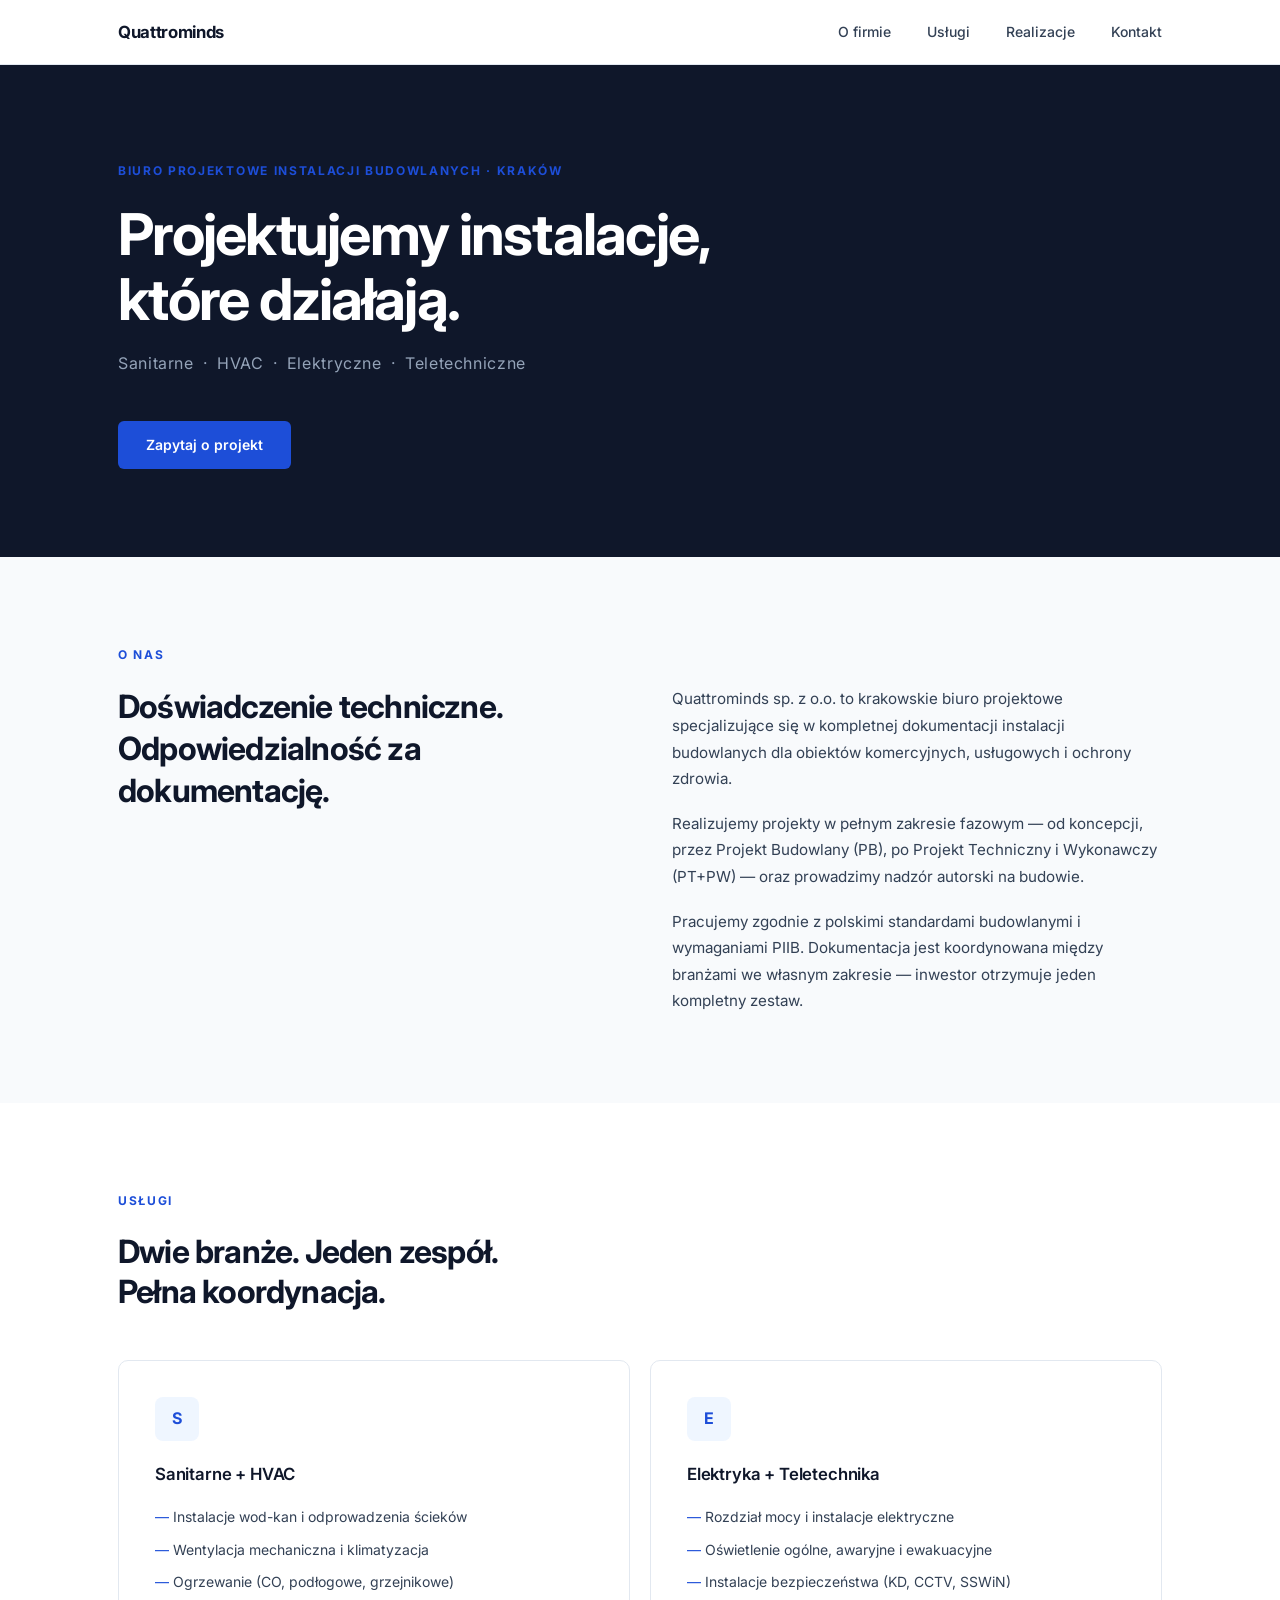
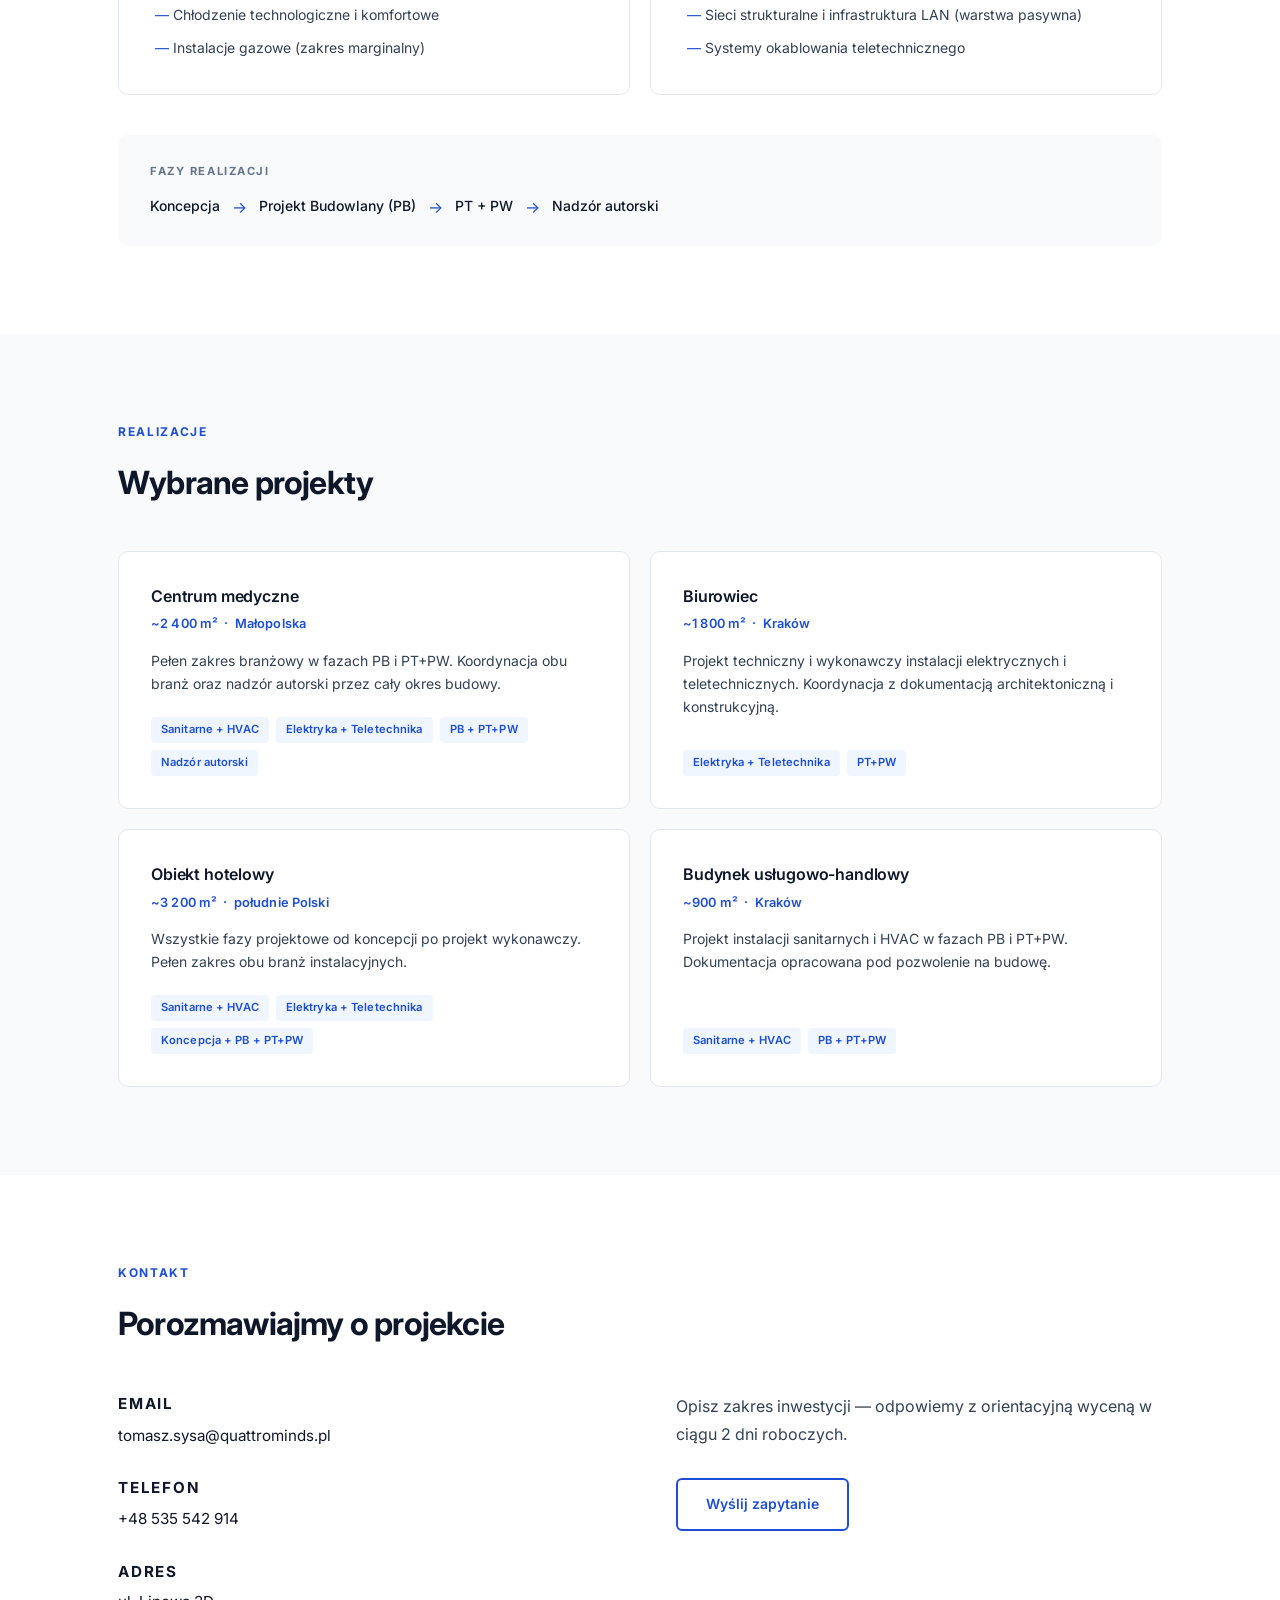
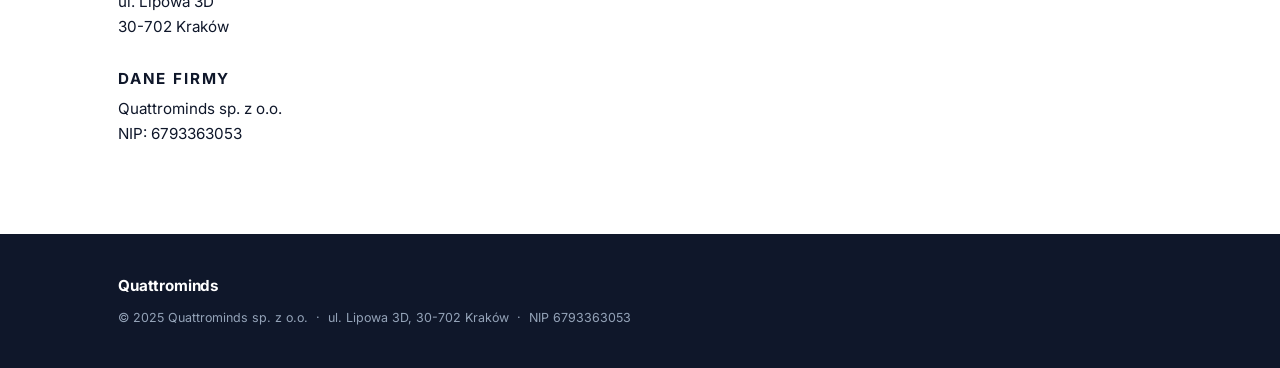
==== index.html @ 7366de7d "Pierwsza wersja strony quattrominds.pl" ====
<!DOCTYPE html>
<html lang="pl">
<head>
  <meta charset="UTF-8">
  <meta name="viewport" content="width=device-width, initial-scale=1.0">
  <title>Quattrominds – Projektowanie instalacji budowlanych</title>
  <meta name="description" content="Quattrominds sp. z o.o. – biuro projektowe specjalizujące się w projektowaniu instalacji budowlanych: sanitarnych, HVAC, elektrycznych i teletechnicznych. Kraków.">
  <link rel="preconnect" href="https://fonts.googleapis.com">
  <link rel="preconnect" href="https://fonts.gstatic.com" crossorigin>
  <link href="https://fonts.googleapis.com/css2?family=Inter:wght@300;400;500;600;700&display=swap" rel="stylesheet">
  <link rel="stylesheet" href="style.css">
</head>
<body>

  <!-- NAWIGACJA -->
  <nav>
    <div class="container nav-inner">
      <a href="#" class="logo">Quattrominds</a>
      <ul class="nav-links">
        <li><a href="#o-firmie">O firmie</a></li>
        <li><a href="#uslugi">Usługi</a></li>
        <li><a href="#realizacje">Realizacje</a></li>
        <li><a href="#kontakt">Kontakt</a></li>
      </ul>
    </div>
  </nav>

  <!-- HERO -->
  <section id="hero">
    <div class="container">
      <p class="eyebrow">Biuro projektowe instalacji budowlanych · Kraków</p>
      <h1>Projektujemy instalacje,<br>które działają.</h1>
      <p class="hero-sub">Sanitarne &nbsp;·&nbsp; HVAC &nbsp;·&nbsp; Elektryczne &nbsp;·&nbsp; Teletechniczne</p>
      <a href="#kontakt" class="btn">Zapytaj o projekt</a>
    </div>
  </section>

  <!-- O FIRMIE -->
  <section id="o-firmie">
    <div class="container">
      <p class="section-eyebrow">O nas</p>
      <div class="two-col">
        <div>
          <h2>Doświadczenie techniczne.<br>Odpowiedzialność za dokumentację.</h2>
        </div>
        <div class="two-col-body">
          <p>Quattrominds sp. z o.o. to krakowskie biuro projektowe specjalizujące się w kompletnej dokumentacji instalacji budowlanych dla obiektów komercyjnych, usługowych i ochrony zdrowia.</p>
          <p>Realizujemy projekty w pełnym zakresie fazowym — od koncepcji, przez Projekt Budowlany (PB), po Projekt Techniczny i Wykonawczy (PT+PW) — oraz prowadzimy nadzór autorski na budowie.</p>
          <p>Pracujemy zgodnie z polskimi standardami budowlanymi i wymaganiami PIIB. Dokumentacja jest koordynowana między branżami we własnym zakresie — inwestor otrzymuje jeden kompletny zestaw.</p>
        </div>
      </div>
    </div>
  </section>

  <!-- USŁUGI -->
  <section id="uslugi">
    <div class="container">
      <p class="section-eyebrow">Usługi</p>
      <h2 class="section-title">Dwie branże. Jeden zespół.<br>Pełna koordynacja.</h2>
      <div class="services-grid">
        <div class="service-card">
          <div class="service-icon">S</div>
          <h3>Sanitarne + HVAC</h3>
          <ul>
            <li>Instalacje wod-kan i odprowadzenia ścieków</li>
            <li>Wentylacja mechaniczna i klimatyzacja</li>
            <li>Ogrzewanie (CO, podłogowe, grzejnikowe)</li>
            <li>Chłodzenie technologiczne i komfortowe</li>
            <li>Instalacje gazowe (zakres marginalny)</li>
          </ul>
        </div>
        <div class="service-card">
          <div class="service-icon">E</div>
          <h3>Elektryka + Teletechnika</h3>
          <ul>
            <li>Rozdział mocy i instalacje elektryczne</li>
            <li>Oświetlenie ogólne, awaryjne i ewakuacyjne</li>
            <li>Instalacje bezpieczeństwa (KD, CCTV, SSWiN)</li>
            <li>Sieci strukturalne i infrastruktura LAN (warstwa pasywna)</li>
            <li>Systemy okablowania teletechnicznego</li>
          </ul>
        </div>
      </div>
      <div class="phases-bar">
        <p class="phases-label">Fazy realizacji</p>
        <div class="phases-list">
          <span class="phase">Koncepcja</span>
          <span class="arrow">→</span>
          <span class="phase">Projekt Budowlany (PB)</span>
          <span class="arrow">→</span>
          <span class="phase">PT + PW</span>
          <span class="arrow">→</span>
          <span class="phase">Nadzór autorski</span>
        </div>
      </div>
    </div>
  </section>

  <!-- REALIZACJE -->
  <section id="realizacje">
    <div class="container">
      <p class="section-eyebrow">Realizacje</p>
      <h2 class="section-title">Wybrane projekty</h2>
      <div class="projects-grid">

        <div class="project-card">
          <p class="project-type">Centrum medyczne</p>
          <p class="project-meta">~2 400 m² &nbsp;·&nbsp; Małopolska</p>
          <p class="project-desc">Pełen zakres branżowy w fazach PB i PT+PW. Koordynacja obu branż oraz nadzór autorski przez cały okres budowy.</p>
          <div class="project-tags">
            <span>Sanitarne + HVAC</span>
            <span>Elektryka + Teletechnika</span>
            <span>PB + PT+PW</span>
            <span>Nadzór autorski</span>
          </div>
        </div>

        <div class="project-card">
          <p class="project-type">Biurowiec</p>
          <p class="project-meta">~1 800 m² &nbsp;·&nbsp; Kraków</p>
          <p class="project-desc">Projekt techniczny i wykonawczy instalacji elektrycznych i teletechnicznych. Koordynacja z dokumentacją architektoniczną i konstrukcyjną.</p>
          <div class="project-tags">
            <span>Elektryka + Teletechnika</span>
            <span>PT+PW</span>
          </div>
        </div>

        <div class="project-card">
          <p class="project-type">Obiekt hotelowy</p>
          <p class="project-meta">~3 200 m² &nbsp;·&nbsp; południe Polski</p>
          <p class="project-desc">Wszystkie fazy projektowe od koncepcji po projekt wykonawczy. Pełen zakres obu branż instalacyjnych.</p>
          <div class="project-tags">
            <span>Sanitarne + HVAC</span>
            <span>Elektryka + Teletechnika</span>
            <span>Koncepcja + PB + PT+PW</span>
          </div>
        </div>

        <div class="project-card">
          <p class="project-type">Budynek usługowo-handlowy</p>
          <p class="project-meta">~900 m² &nbsp;·&nbsp; Kraków</p>
          <p class="project-desc">Projekt instalacji sanitarnych i HVAC w fazach PB i PT+PW. Dokumentacja opracowana pod pozwolenie na budowę.</p>
          <div class="project-tags">
            <span>Sanitarne + HVAC</span>
            <span>PB + PT+PW</span>
          </div>
        </div>

      </div>
    </div>
  </section>

  <!-- KONTAKT -->
  <section id="kontakt">
    <div class="container">
      <p class="section-eyebrow">Kontakt</p>
      <h2 class="section-title">Porozmawiajmy o projekcie</h2>
      <div class="contact-grid">
        <div class="contact-info">
          <div class="contact-item">
            <p class="contact-label">Email</p>
            <a href="mailto:tomasz.sysa@quattrominds.pl">tomasz.sysa@quattrominds.pl</a>
          </div>
          <div class="contact-item">
            <p class="contact-label">Telefon</p>
            <a href="tel:+48535542914">+48 535 542 914</a>
          </div>
          <div class="contact-item">
            <p class="contact-label">Adres</p>
            <p>ul. Lipowa 3D<br>30-702 Kraków</p>
          </div>
          <div class="contact-item">
            <p class="contact-label">Dane firmy</p>
            <p>Quattrominds sp. z o.o.<br>NIP: 6793363053</p>
          </div>
        </div>
        <div class="contact-cta">
          <p>Opisz zakres inwestycji — odpowiemy z orientacyjną wyceną w ciągu 2 dni roboczych.</p>
          <a href="mailto:tomasz.sysa@quattrominds.pl" class="btn btn-outline">Wyślij zapytanie</a>
        </div>
      </div>
    </div>
  </section>

  <!-- FOOTER -->
  <footer>
    <div class="container footer-inner">
      <span class="logo">Quattrominds</span>
      <p>© 2025 Quattrominds sp. z o.o. &nbsp;·&nbsp; ul. Lipowa 3D, 30-702 Kraków &nbsp;·&nbsp; NIP 6793363053</p>
    </div>
  </footer>

</body>
</html>
---- style.css ----
/* =============================================
   QUATTROMINDS — style.css
   ============================================= */

/* Reset */
*, *::before, *::after {
  box-sizing: border-box;
  margin: 0;
  padding: 0;
}

/* Zmienne */
:root {
  --navy:       #0f172a;
  --navy-mid:   #1e293b;
  --blue:       #1d4ed8;
  --blue-hover: #1e40af;
  --blue-light: #eff6ff;
  --gray-100:   #f8fafc;
  --gray-200:   #e2e8f0;
  --gray-400:   #94a3b8;
  --gray-500:   #64748b;
  --gray-700:   #334155;
  --white:      #ffffff;
  --font:       'Inter', system-ui, -apple-system, sans-serif;
  --radius:     10px;
  --transition: 0.2s ease;
}

html {
  scroll-behavior: smooth;
  font-size: 16px;
}

body {
  font-family: var(--font);
  color: var(--navy);
  background: var(--white);
  line-height: 1.6;
  -webkit-font-smoothing: antialiased;
}

/* ---- CONTAINER ---- */
.container {
  max-width: 1100px;
  margin: 0 auto;
  padding: 0 28px;
}

/* ---- NAWIGACJA ---- */
nav {
  position: sticky;
  top: 0;
  z-index: 100;
  background: rgba(255, 255, 255, 0.96);
  backdrop-filter: blur(10px);
  border-bottom: 1px solid var(--gray-200);
}

.nav-inner {
  display: flex;
  align-items: center;
  justify-content: space-between;
  height: 64px;
}

.logo {
  font-weight: 700;
  font-size: 1.05rem;
  letter-spacing: -0.02em;
  color: var(--navy);
  text-decoration: none;
}

.nav-links {
  display: flex;
  gap: 36px;
  list-style: none;
}

.nav-links a {
  font-size: 0.875rem;
  font-weight: 500;
  color: var(--gray-700);
  text-decoration: none;
  transition: color var(--transition);
}

.nav-links a:hover {
  color: var(--blue);
}

/* ---- HERO ---- */
#hero {
  padding: 96px 0 88px;
  background: var(--navy);
  color: var(--white);
}

.eyebrow,
.section-eyebrow {
  font-size: 0.75rem;
  font-weight: 700;
  letter-spacing: 0.14em;
  text-transform: uppercase;
  color: var(--blue);
  margin-bottom: 22px;
}

#hero h1 {
  font-size: clamp(2.2rem, 5vw, 3.6rem);
  font-weight: 700;
  line-height: 1.12;
  letter-spacing: -0.03em;
  margin-bottom: 20px;
}

.hero-sub {
  font-size: 1rem;
  color: var(--gray-400);
  letter-spacing: 0.04em;
  margin-bottom: 44px;
}

/* ---- PRZYCISKI ---- */
.btn {
  display: inline-block;
  background: var(--blue);
  color: var(--white);
  font-family: var(--font);
  font-weight: 600;
  font-size: 0.875rem;
  padding: 13px 28px;
  border-radius: 6px;
  text-decoration: none;
  transition: background var(--transition), transform var(--transition);
}

.btn:hover {
  background: var(--blue-hover);
  transform: translateY(-1px);
}

.btn-outline {
  background: transparent;
  border: 2px solid var(--blue);
  color: var(--blue);
}

.btn-outline:hover {
  background: var(--blue);
  color: var(--white);
}

/* ---- O FIRMIE ---- */
#o-firmie {
  padding: 88px 0;
  background: var(--gray-100);
}

.two-col {
  display: grid;
  grid-template-columns: 1fr 1fr;
  gap: 64px;
  align-items: start;
}

.two-col h2 {
  font-size: clamp(1.4rem, 2.8vw, 2rem);
  font-weight: 700;
  line-height: 1.3;
  letter-spacing: -0.025em;
}

.two-col-body p {
  font-size: 0.95rem;
  color: var(--gray-700);
  margin-bottom: 18px;
  line-height: 1.75;
}

.two-col-body p:last-child {
  margin-bottom: 0;
}

/* ---- USŁUGI ---- */
#uslugi {
  padding: 88px 0;
  background: var(--white);
}

.section-title {
  font-size: clamp(1.4rem, 2.8vw, 2rem);
  font-weight: 700;
  letter-spacing: -0.025em;
  line-height: 1.25;
  margin-bottom: 48px;
}

.services-grid {
  display: grid;
  grid-template-columns: 1fr 1fr;
  gap: 20px;
  margin-bottom: 40px;
}

.service-card {
  border: 1px solid var(--gray-200);
  border-radius: var(--radius);
  padding: 36px;
  transition: border-color var(--transition), box-shadow var(--transition);
}

.service-card:hover {
  border-color: var(--blue);
  box-shadow: 0 2px 16px rgba(29, 78, 216, 0.06);
}

.service-icon {
  width: 44px;
  height: 44px;
  background: var(--blue-light);
  color: var(--blue);
  font-weight: 700;
  font-size: 1rem;
  border-radius: 8px;
  display: flex;
  align-items: center;
  justify-content: center;
  margin-bottom: 20px;
}

.service-card h3 {
  font-size: 1.05rem;
  font-weight: 600;
  margin-bottom: 18px;
  letter-spacing: -0.01em;
}

.service-card ul {
  list-style: none;
  display: flex;
  flex-direction: column;
  gap: 11px;
}

.service-card li {
  font-size: 0.875rem;
  color: var(--gray-700);
  padding-left: 18px;
  position: relative;
  line-height: 1.55;
}

.service-card li::before {
  content: '—';
  position: absolute;
  left: 0;
  color: var(--blue);
  font-weight: 400;
}

/* Fazy */
.phases-bar {
  background: var(--gray-100);
  border-radius: var(--radius);
  padding: 28px 32px;
}

.phases-label {
  font-size: 0.7rem;
  font-weight: 700;
  letter-spacing: 0.14em;
  text-transform: uppercase;
  color: var(--gray-500);
  margin-bottom: 14px;
}

.phases-list {
  display: flex;
  flex-wrap: wrap;
  align-items: center;
  gap: 12px;
}

.phase {
  font-size: 0.875rem;
  font-weight: 500;
  color: var(--navy);
}

.arrow {
  color: var(--blue);
  font-size: 1rem;
  line-height: 1;
}

/* ---- REALIZACJE ---- */
#realizacje {
  padding: 88px 0;
  background: var(--gray-100);
}

.projects-grid {
  display: grid;
  grid-template-columns: repeat(2, 1fr);
  gap: 20px;
}

.project-card {
  background: var(--white);
  border-radius: var(--radius);
  padding: 32px;
  border: 1px solid var(--gray-200);
  transition: box-shadow var(--transition);
  display: flex;
  flex-direction: column;
}

.project-card:hover {
  box-shadow: 0 4px 24px rgba(0, 0, 0, 0.07);
}

.project-type {
  font-size: 1rem;
  font-weight: 600;
  margin-bottom: 5px;
  letter-spacing: -0.01em;
}

.project-meta {
  font-size: 0.8rem;
  color: var(--blue);
  font-weight: 600;
  margin-bottom: 14px;
  letter-spacing: 0.01em;
}

.project-desc {
  font-size: 0.875rem;
  color: var(--gray-700);
  line-height: 1.65;
  margin-bottom: 22px;
  flex: 1;
}

.project-tags {
  display: flex;
  flex-wrap: wrap;
  gap: 7px;
}

.project-tags span {
  font-size: 0.7rem;
  font-weight: 600;
  background: var(--blue-light);
  color: var(--blue);
  padding: 4px 10px;
  border-radius: 4px;
  letter-spacing: 0.01em;
}

/* ---- KONTAKT ---- */
#kontakt {
  padding: 88px 0;
  background: var(--white);
}

.contact-grid {
  display: grid;
  grid-template-columns: 1fr 1fr;
  gap: 72px;
  align-items: start;
}

.contact-info {
  display: flex;
  flex-direction: column;
  gap: 28px;
}

.contact-label {
  font-size: 0.7rem;
  font-weight: 700;
  text-transform: uppercase;
  letter-spacing: 0.12em;
  color: var(--gray-500);
  margin-bottom: 6px;
}

.contact-item a,
.contact-item p {
  font-size: 0.95rem;
  color: var(--navy);
  text-decoration: none;
  line-height: 1.6;
}

.contact-item a:hover {
  color: var(--blue);
}

.contact-cta p {
  font-size: 1rem;
  color: var(--gray-700);
  line-height: 1.75;
  margin-bottom: 30px;
}

/* ---- FOOTER ---- */
footer {
  background: var(--navy);
  padding: 40px 0;
}

.footer-inner {
  display: flex;
  flex-direction: column;
  gap: 10px;
}

footer .logo {
  color: var(--white);
  font-size: 0.95rem;
  font-weight: 700;
  letter-spacing: -0.01em;
}

footer p {
  font-size: 0.78rem;
  color: var(--gray-400);
  line-height: 1.6;
}

/* ---- RESPONSYWNOŚĆ ---- */
@media (max-width: 768px) {
  .nav-links {
    display: none;
  }

  #hero {
    padding: 64px 0 56px;
  }

  .two-col,
  .services-grid,
  .projects-grid,
  .contact-grid {
    grid-template-columns: 1fr;
    gap: 32px;
  }

  .phases-list {
    flex-direction: column;
    align-items: flex-start;
    gap: 10px;
  }

  .arrow {
    transform: rotate(90deg);
    display: inline-block;
  }

  .section-title {
    margin-bottom: 32px;
  }
}

@media (max-width: 480px) {
  .container {
    padding: 0 18px;
  }

  #hero h1 {
    font-size: 1.9rem;
  }

  .service-card,
  .project-card {
    padding: 24px;
  }

  .phases-bar {
    padding: 22px 20px;
  }
}
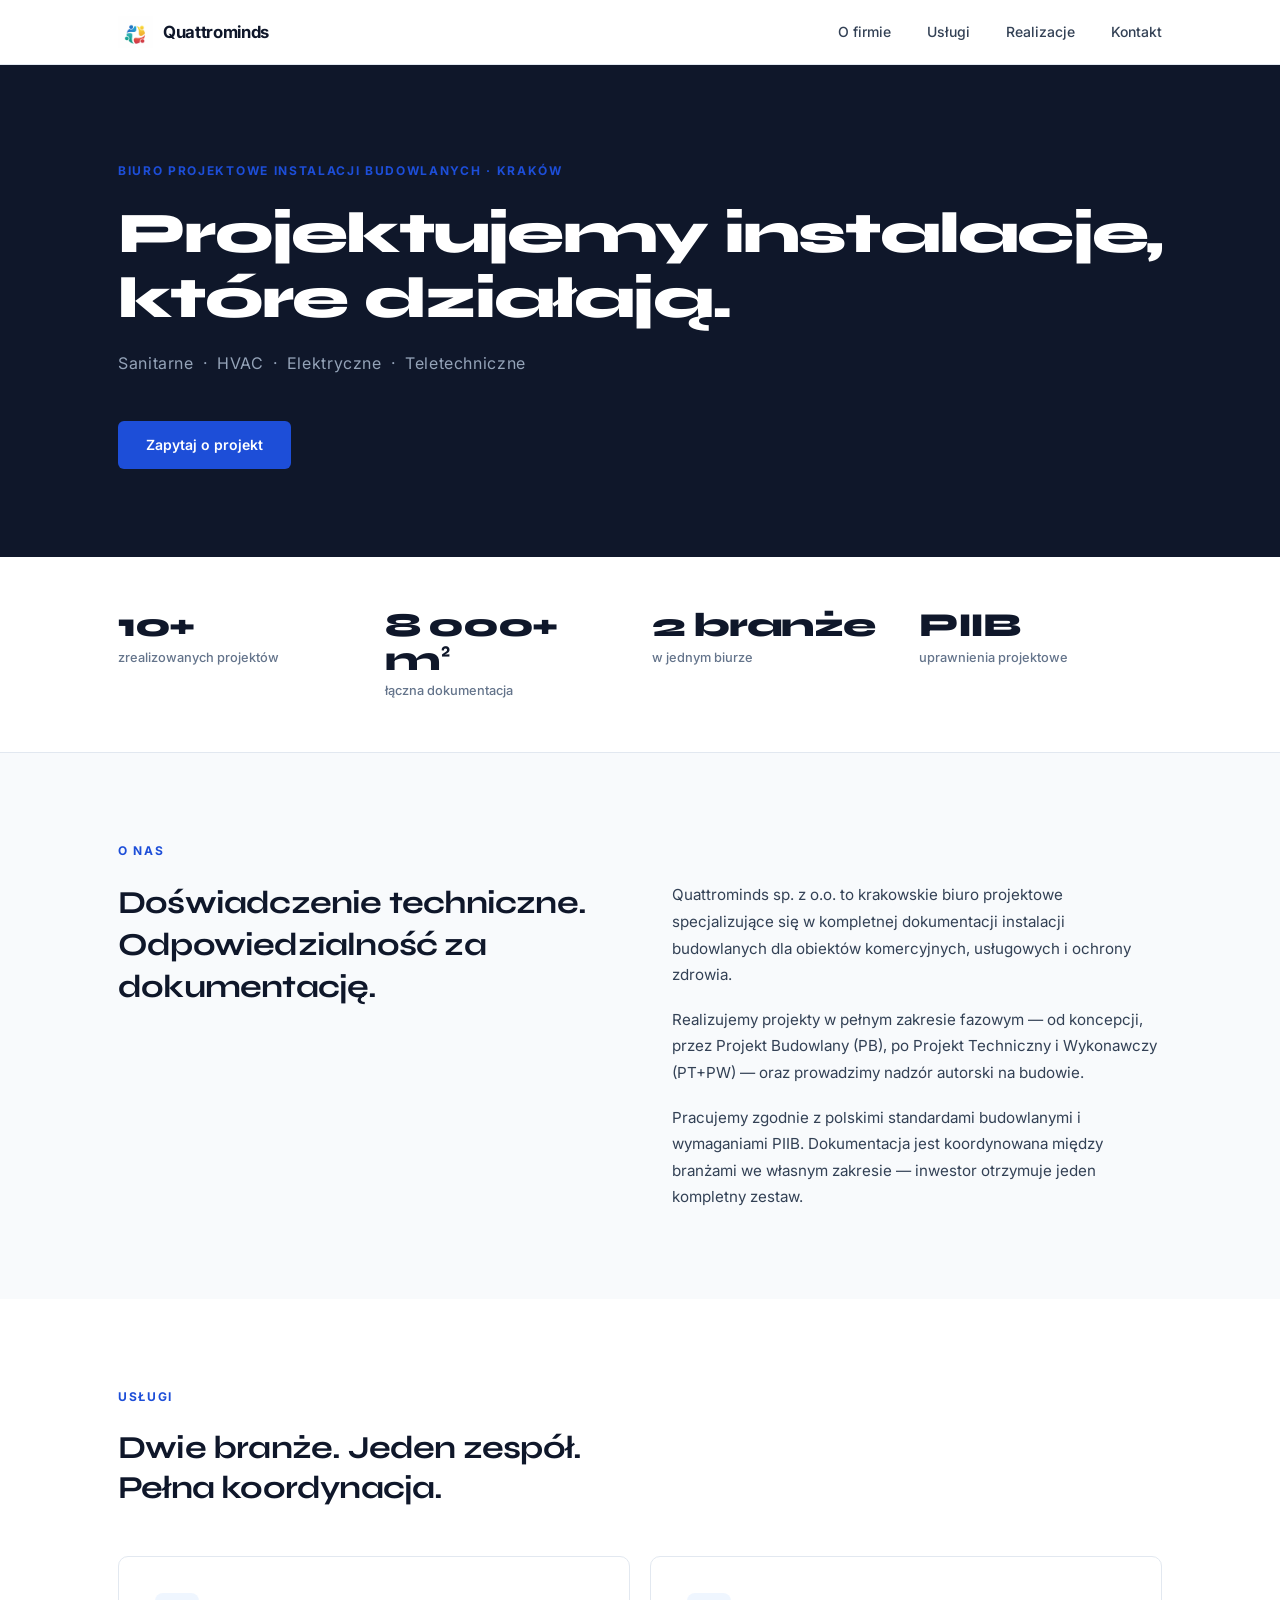
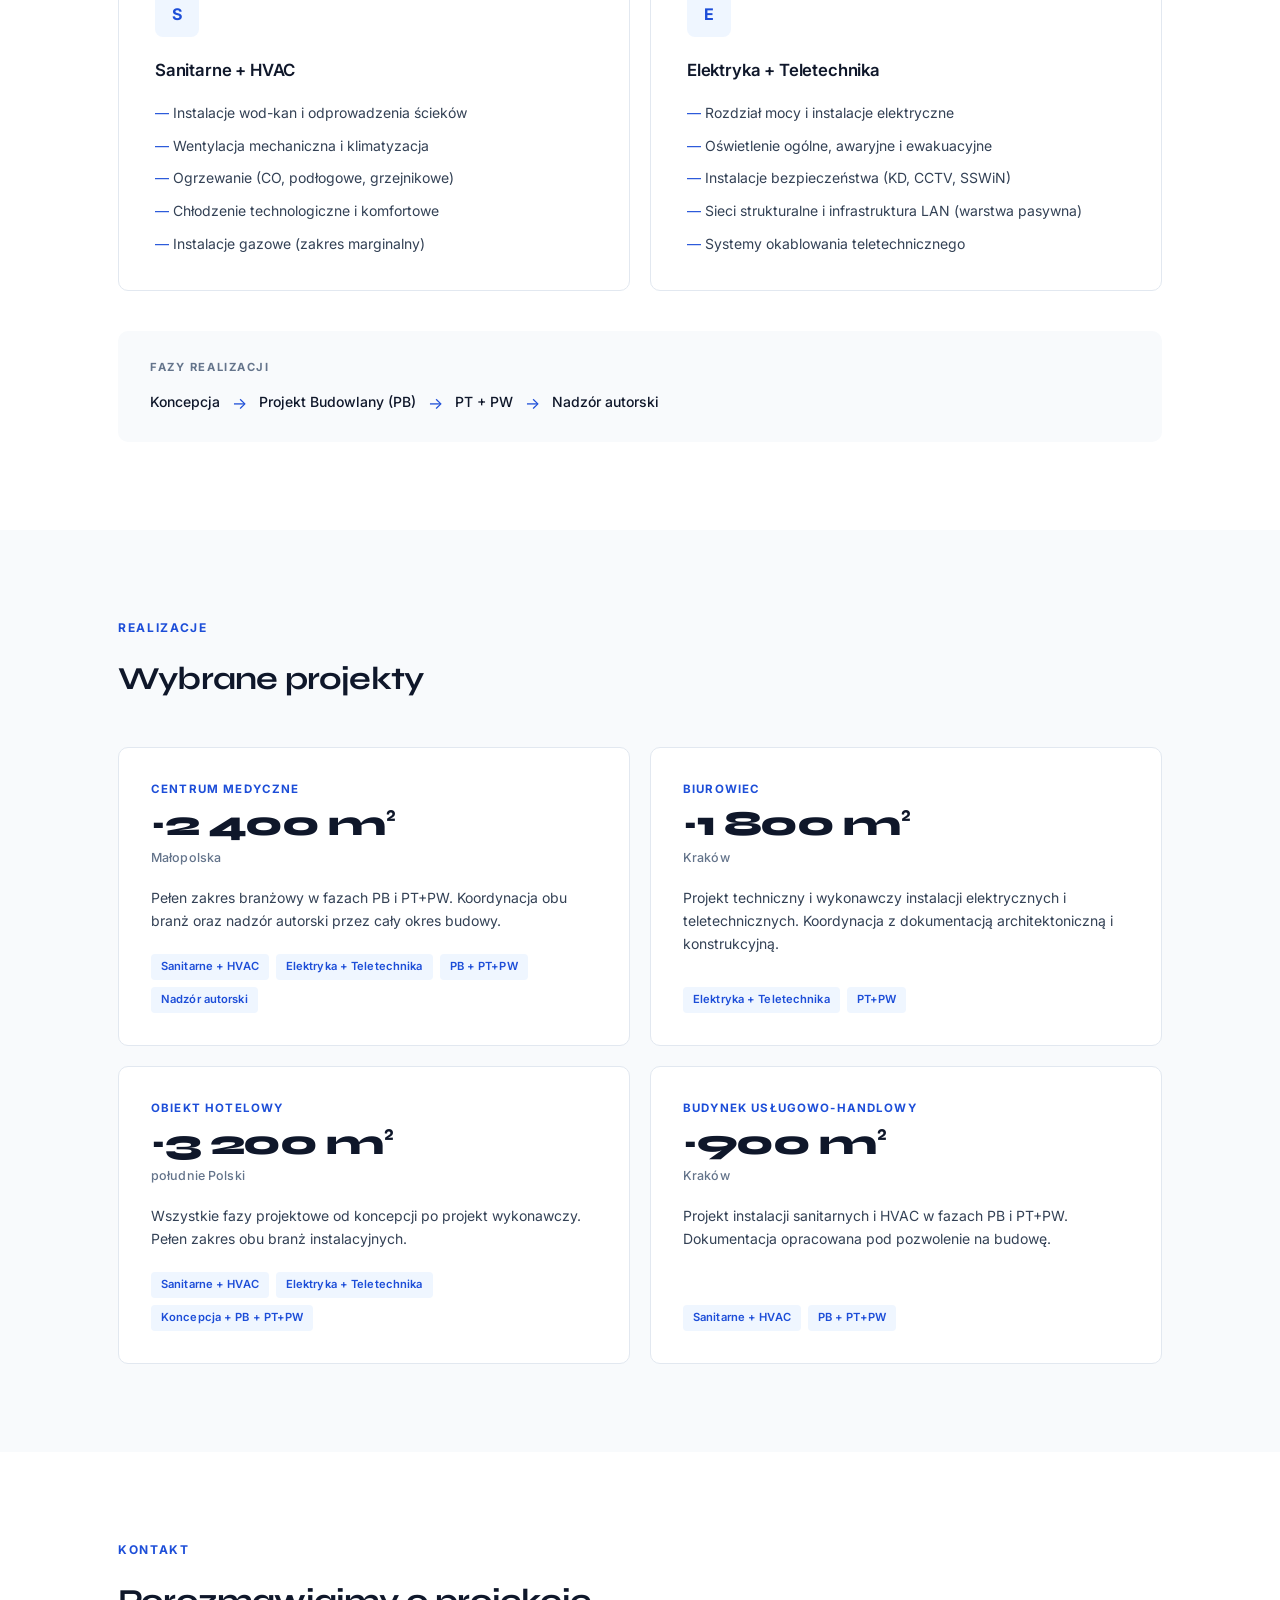
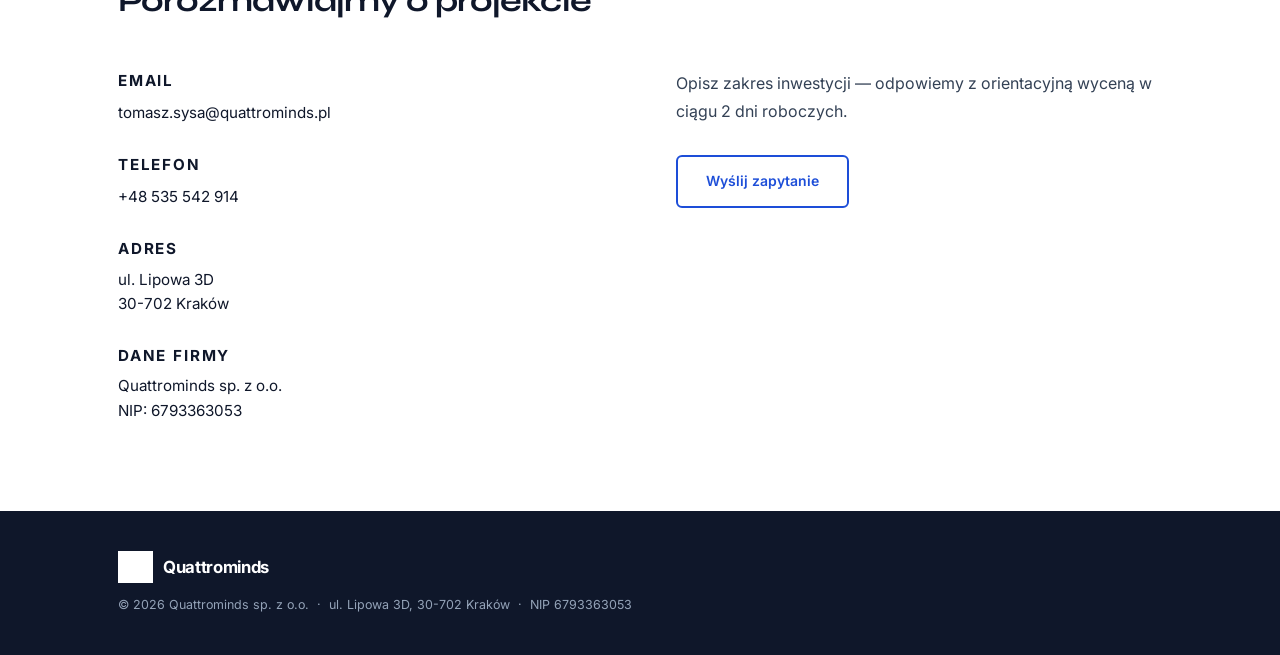
==== commit b00e7f65: "Ulepszenia strony: logo, hamburger, statystyki, redesign realizacji, Syne font - Dodano logo-icon.pn" ====
--- a/index.html
+++ b/index.html
@@ -1,4 +1,4 @@
-<!DOCTYPE html>
+﻿<!DOCTYPE html>
 <html lang="pl">
 <head>
   <meta charset="UTF-8">
@@ -7,7 +7,7 @@
   <meta name="description" content="Quattrominds sp. z o.o. – biuro projektowe specjalizujące się w projektowaniu instalacji budowlanych: sanitarnych, HVAC, elektrycznych i teletechnicznych. Kraków.">
   <link rel="preconnect" href="https://fonts.googleapis.com">
   <link rel="preconnect" href="https://fonts.gstatic.com" crossorigin>
-  <link href="https://fonts.googleapis.com/css2?family=Inter:wght@300;400;500;600;700&display=swap" rel="stylesheet">
+  <link href="https://fonts.googleapis.com/css2?family=Inter:wght@300;400;500;600;700&family=Syne:wght@700;800&display=swap" rel="stylesheet">
   <link rel="stylesheet" href="style.css">
 </head>
 <body>
@@ -15,13 +15,21 @@
   <!-- NAWIGACJA -->
   <nav>
     <div class="container nav-inner">
-      <a href="#" class="logo">Quattrominds</a>
-      <ul class="nav-links">
+      <a href="#" class="logo">
+        <img src="logo-icon.png" alt="" class="logo-icon" aria-hidden="true">
+        <span>Quattrominds</span>
+      </a>
+      <ul class="nav-links" id="nav-links">
         <li><a href="#o-firmie">O firmie</a></li>
         <li><a href="#uslugi">Usługi</a></li>
         <li><a href="#realizacje">Realizacje</a></li>
         <li><a href="#kontakt">Kontakt</a></li>
       </ul>
+      <button class="hamburger" id="hamburger" aria-label="Otwórz menu" aria-expanded="false">
+        <span></span>
+        <span></span>
+        <span></span>
+      </button>
     </div>
   </nav>
 
@@ -32,6 +40,31 @@
       <h1>Projektujemy instalacje,<br>które działają.</h1>
       <p class="hero-sub">Sanitarne &nbsp;·&nbsp; HVAC &nbsp;·&nbsp; Elektryczne &nbsp;·&nbsp; Teletechniczne</p>
       <a href="#kontakt" class="btn">Zapytaj o projekt</a>
+    </div>
+  </section>
+
+  <!-- STATYSTYKI -->
+  <!-- Zaktualizuj liczby statystyk (projekty, m2) do aktualnych danych -->
+  <section id="statystyki">
+    <div class="container">
+      <div class="stats-grid">
+        <div class="stat-item">
+          <span class="stat-number">10+</span>
+          <span class="stat-label">zrealizowanych projektów</span>
+        </div>
+        <div class="stat-item">
+          <span class="stat-number">8 000+ m²</span>
+          <span class="stat-label">łączna dokumentacja</span>
+        </div>
+        <div class="stat-item">
+          <span class="stat-number">2 branże</span>
+          <span class="stat-label">w jednym biurze</span>
+        </div>
+        <div class="stat-item">
+          <span class="stat-number">PIIB</span>
+          <span class="stat-label">uprawnienia projektowe</span>
+        </div>
+      </div>
     </div>
   </section>
 
@@ -105,7 +138,8 @@
 
         <div class="project-card">
           <p class="project-type">Centrum medyczne</p>
-          <p class="project-meta">~2 400 m² &nbsp;·&nbsp; Małopolska</p>
+          <p class="project-metric">~2 400 m²</p>
+          <p class="project-location">Małopolska</p>
           <p class="project-desc">Pełen zakres branżowy w fazach PB i PT+PW. Koordynacja obu branż oraz nadzór autorski przez cały okres budowy.</p>
           <div class="project-tags">
             <span>Sanitarne + HVAC</span>
@@ -117,7 +151,8 @@
 
         <div class="project-card">
           <p class="project-type">Biurowiec</p>
-          <p class="project-meta">~1 800 m² &nbsp;·&nbsp; Kraków</p>
+          <p class="project-metric">~1 800 m²</p>
+          <p class="project-location">Kraków</p>
           <p class="project-desc">Projekt techniczny i wykonawczy instalacji elektrycznych i teletechnicznych. Koordynacja z dokumentacją architektoniczną i konstrukcyjną.</p>
           <div class="project-tags">
             <span>Elektryka + Teletechnika</span>
@@ -127,7 +162,8 @@
 
         <div class="project-card">
           <p class="project-type">Obiekt hotelowy</p>
-          <p class="project-meta">~3 200 m² &nbsp;·&nbsp; południe Polski</p>
+          <p class="project-metric">~3 200 m²</p>
+          <p class="project-location">południe Polski</p>
           <p class="project-desc">Wszystkie fazy projektowe od koncepcji po projekt wykonawczy. Pełen zakres obu branż instalacyjnych.</p>
           <div class="project-tags">
             <span>Sanitarne + HVAC</span>
@@ -138,7 +174,8 @@
 
         <div class="project-card">
           <p class="project-type">Budynek usługowo-handlowy</p>
-          <p class="project-meta">~900 m² &nbsp;·&nbsp; Kraków</p>
+          <p class="project-metric">~900 m²</p>
+          <p class="project-location">Kraków</p>
           <p class="project-desc">Projekt instalacji sanitarnych i HVAC w fazach PB i PT+PW. Dokumentacja opracowana pod pozwolenie na budowę.</p>
           <div class="project-tags">
             <span>Sanitarne + HVAC</span>
@@ -185,10 +222,32 @@
   <!-- FOOTER -->
   <footer>
     <div class="container footer-inner">
-      <span class="logo">Quattrominds</span>
-      <p>© 2025 Quattrominds sp. z o.o. &nbsp;·&nbsp; ul. Lipowa 3D, 30-702 Kraków &nbsp;·&nbsp; NIP 6793363053</p>
+      <a href="#" class="logo logo--footer">
+        <img src="logo-icon.png" alt="" class="logo-icon logo-icon--footer" aria-hidden="true">
+        <span>Quattrominds</span>
+      </a>
+      <p>© 2026 Quattrominds sp. z o.o. &nbsp;·&nbsp; ul. Lipowa 3D, 30-702 Kraków &nbsp;·&nbsp; NIP 6793363053</p>
     </div>
   </footer>
+
+  <script>
+    const hamburger = document.getElementById('hamburger');
+    const navLinks = document.getElementById('nav-links');
+
+    hamburger.addEventListener('click', () => {
+      const isOpen = navLinks.classList.toggle('is-open');
+      hamburger.setAttribute('aria-expanded', String(isOpen));
+      hamburger.classList.toggle('is-active', isOpen);
+    });
+
+    navLinks.querySelectorAll('a').forEach(link => {
+      link.addEventListener('click', () => {
+        navLinks.classList.remove('is-open');
+        hamburger.setAttribute('aria-expanded', 'false');
+        hamburger.classList.remove('is-active');
+      });
+    });
+  </script>
 
 </body>
 </html>
--- a/style.css
+++ b/style.css
@@ -1,4 +1,4 @@
-/* =============================================
+﻿/* =============================================
    QUATTROMINDS — style.css
    ============================================= */
 
@@ -23,6 +23,7 @@
   --gray-700:   #334155;
   --white:      #ffffff;
   --font:       'Inter', system-ui, -apple-system, sans-serif;
+  --font-display: 'Syne', system-ui, -apple-system, sans-serif;
   --radius:     10px;
   --transition: 0.2s ease;
 }
@@ -38,6 +39,10 @@
   background: var(--white);
   line-height: 1.6;
   -webkit-font-smoothing: antialiased;
+}
+
+h1, h2 {
+  font-family: var(--font-display);
 }
 
 /* ---- CONTAINER ---- */
@@ -65,11 +70,29 @@
 }
 
 .logo {
+  display: flex;
+  align-items: center;
+  gap: 10px;
   font-weight: 700;
   font-size: 1.05rem;
   letter-spacing: -0.02em;
   color: var(--navy);
   text-decoration: none;
+}
+
+.logo-icon {
+  height: 32px;
+  width: auto;
+  display: block;
+  flex-shrink: 0;
+}
+
+.logo--footer {
+  color: var(--white);
+}
+
+.logo-icon--footer {
+  filter: brightness(0) invert(1);
 }
 
 .nav-links {
@@ -90,6 +113,39 @@
   color: var(--blue);
 }
 
+/* ---- HAMBURGER ---- */
+.hamburger {
+  display: none;
+  flex-direction: column;
+  gap: 5px;
+  background: none;
+  border: none;
+  cursor: pointer;
+  padding: 6px;
+  flex-shrink: 0;
+}
+
+.hamburger span {
+  display: block;
+  width: 24px;
+  height: 2px;
+  background: var(--navy);
+  border-radius: 2px;
+  transition: transform 0.22s ease, opacity 0.22s ease;
+}
+
+.hamburger.is-active span:nth-child(1) {
+  transform: translateY(7px) rotate(45deg);
+}
+
+.hamburger.is-active span:nth-child(2) {
+  opacity: 0;
+}
+
+.hamburger.is-active span:nth-child(3) {
+  transform: translateY(-7px) rotate(-45deg);
+}
+
 /* ---- HERO ---- */
 #hero {
   padding: 96px 0 88px;
@@ -109,7 +165,7 @@
 
 #hero h1 {
   font-size: clamp(2.2rem, 5vw, 3.6rem);
-  font-weight: 700;
+  font-weight: 800;
   line-height: 1.12;
   letter-spacing: -0.03em;
   margin-bottom: 20px;
@@ -152,6 +208,41 @@
   color: var(--white);
 }
 
+/* ---- STATYSTYKI ---- */
+#statystyki {
+  padding: 52px 0;
+  background: var(--white);
+  border-bottom: 1px solid var(--gray-200);
+}
+
+.stats-grid {
+  display: grid;
+  grid-template-columns: repeat(4, 1fr);
+  gap: 24px;
+}
+
+.stat-item {
+  display: flex;
+  flex-direction: column;
+  gap: 6px;
+}
+
+.stat-number {
+  font-family: var(--font-display);
+  font-size: clamp(1.5rem, 2.8vw, 2.1rem);
+  font-weight: 800;
+  color: var(--navy);
+  letter-spacing: -0.04em;
+  line-height: 1;
+}
+
+.stat-label {
+  font-size: 0.8rem;
+  color: var(--gray-500);
+  font-weight: 500;
+  line-height: 1.4;
+}
+
 /* ---- O FIRMIE ---- */
 #o-firmie {
   padding: 88px 0;
@@ -322,17 +413,29 @@
 }
 
 .project-type {
-  font-size: 1rem;
-  font-weight: 600;
-  margin-bottom: 5px;
-  letter-spacing: -0.01em;
-}
-
-.project-meta {
-  font-size: 0.8rem;
-  color: var(--blue);
-  font-weight: 600;
-  margin-bottom: 14px;
+  font-size: 0.72rem;
+  font-weight: 700;
+  color: var(--blue);
+  text-transform: uppercase;
+  letter-spacing: 0.1em;
+  margin-bottom: 8px;
+}
+
+.project-metric {
+  font-family: var(--font-display);
+  font-size: clamp(1.7rem, 3.2vw, 2.2rem);
+  font-weight: 800;
+  color: var(--navy);
+  letter-spacing: -0.04em;
+  line-height: 1;
+  margin-bottom: 6px;
+}
+
+.project-location {
+  font-size: 0.78rem;
+  color: var(--gray-500);
+  font-weight: 500;
+  margin-bottom: 18px;
   letter-spacing: 0.01em;
 }
 
@@ -416,14 +519,7 @@
 .footer-inner {
   display: flex;
   flex-direction: column;
-  gap: 10px;
-}
-
-footer .logo {
-  color: var(--white);
-  font-size: 0.95rem;
-  font-weight: 700;
-  letter-spacing: -0.01em;
+  gap: 12px;
 }
 
 footer p {
@@ -434,12 +530,39 @@
 
 /* ---- RESPONSYWNOŚĆ ---- */
 @media (max-width: 768px) {
+  .hamburger {
+    display: flex;
+  }
+
   .nav-links {
     display: none;
+    position: absolute;
+    top: 64px;
+    left: 0;
+    right: 0;
+    background: rgba(255, 255, 255, 0.98);
+    backdrop-filter: blur(10px);
+    border-bottom: 1px solid var(--gray-200);
+    flex-direction: column;
+    padding: 20px 28px 28px;
+    gap: 20px;
+  }
+
+  .nav-links.is-open {
+    display: flex;
+  }
+
+  .nav-links a {
+    font-size: 1rem;
   }
 
   #hero {
     padding: 64px 0 56px;
+  }
+
+  .stats-grid {
+    grid-template-columns: repeat(2, 1fr);
+    gap: 28px 20px;
   }
 
   .two-col,
@@ -483,4 +606,8 @@
   .phases-bar {
     padding: 22px 20px;
   }
-}
+
+  .stats-grid {
+    grid-template-columns: repeat(2, 1fr);
+  }
+}
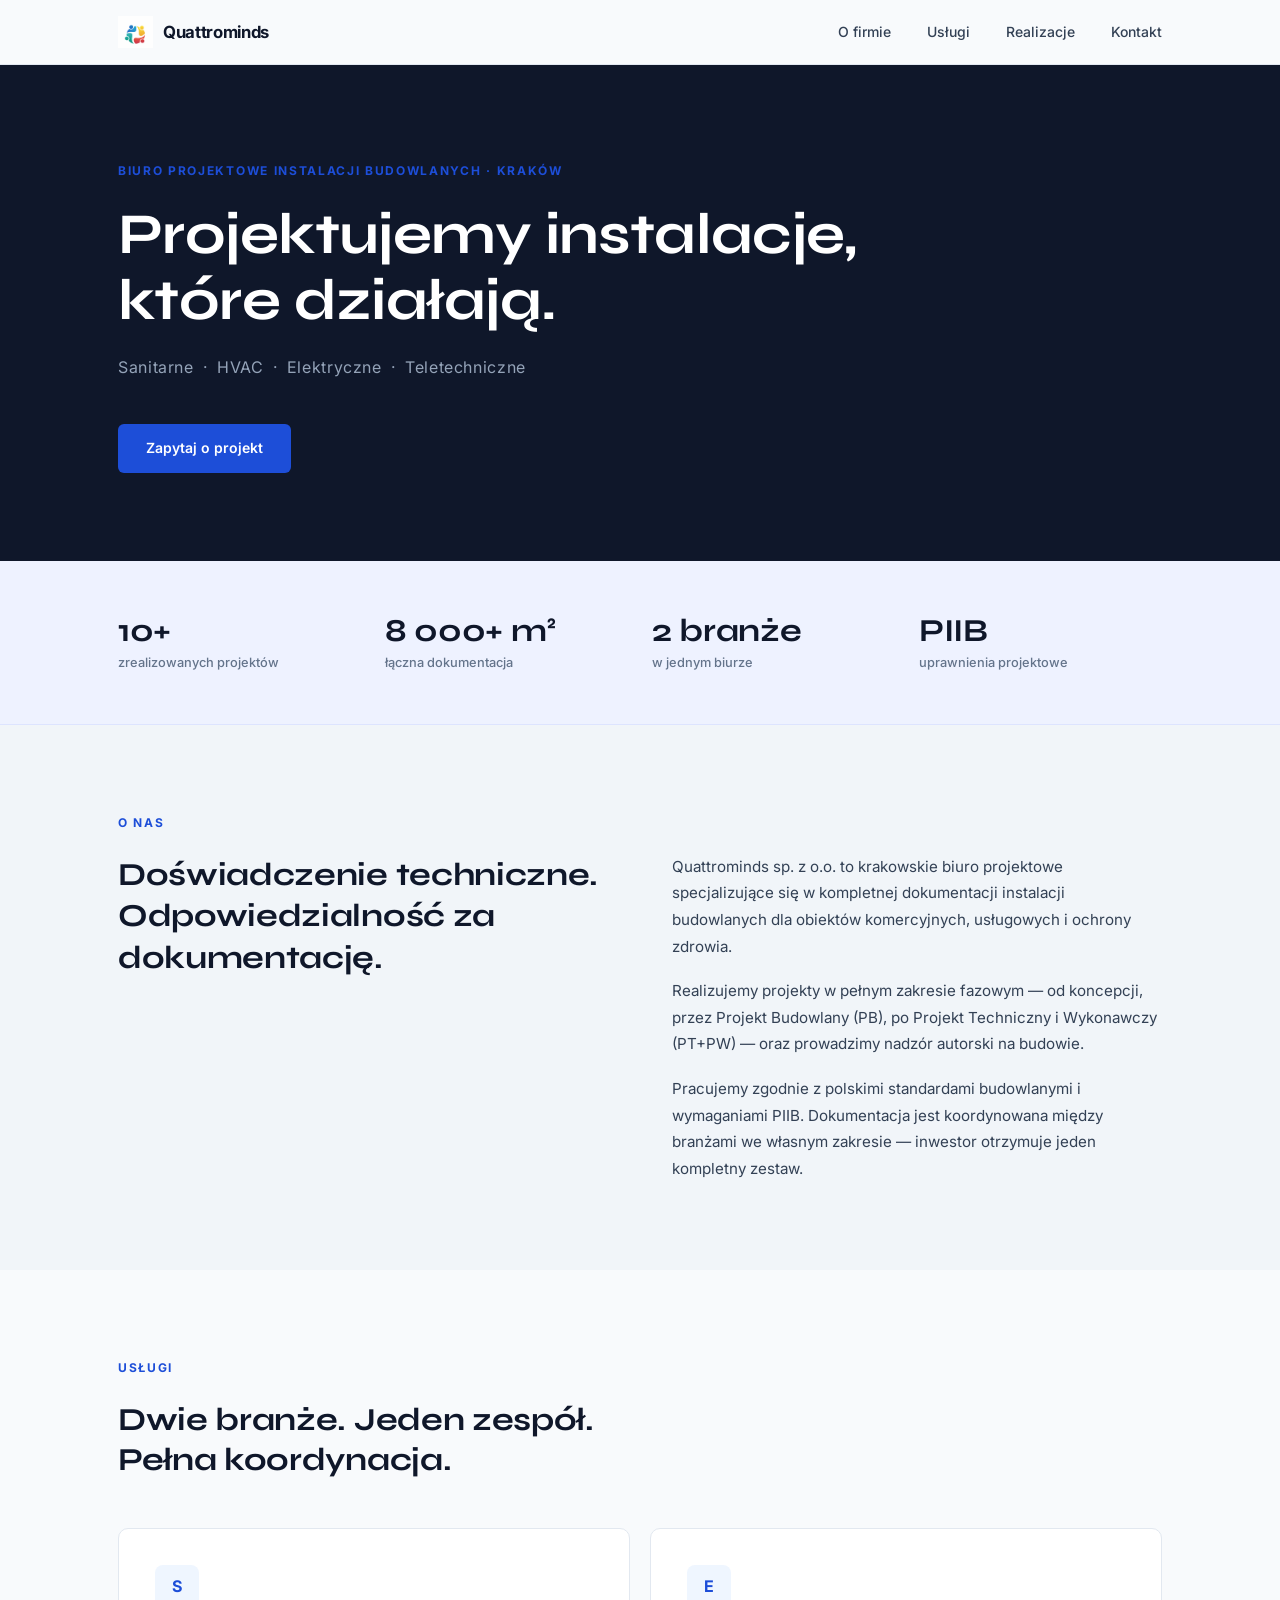
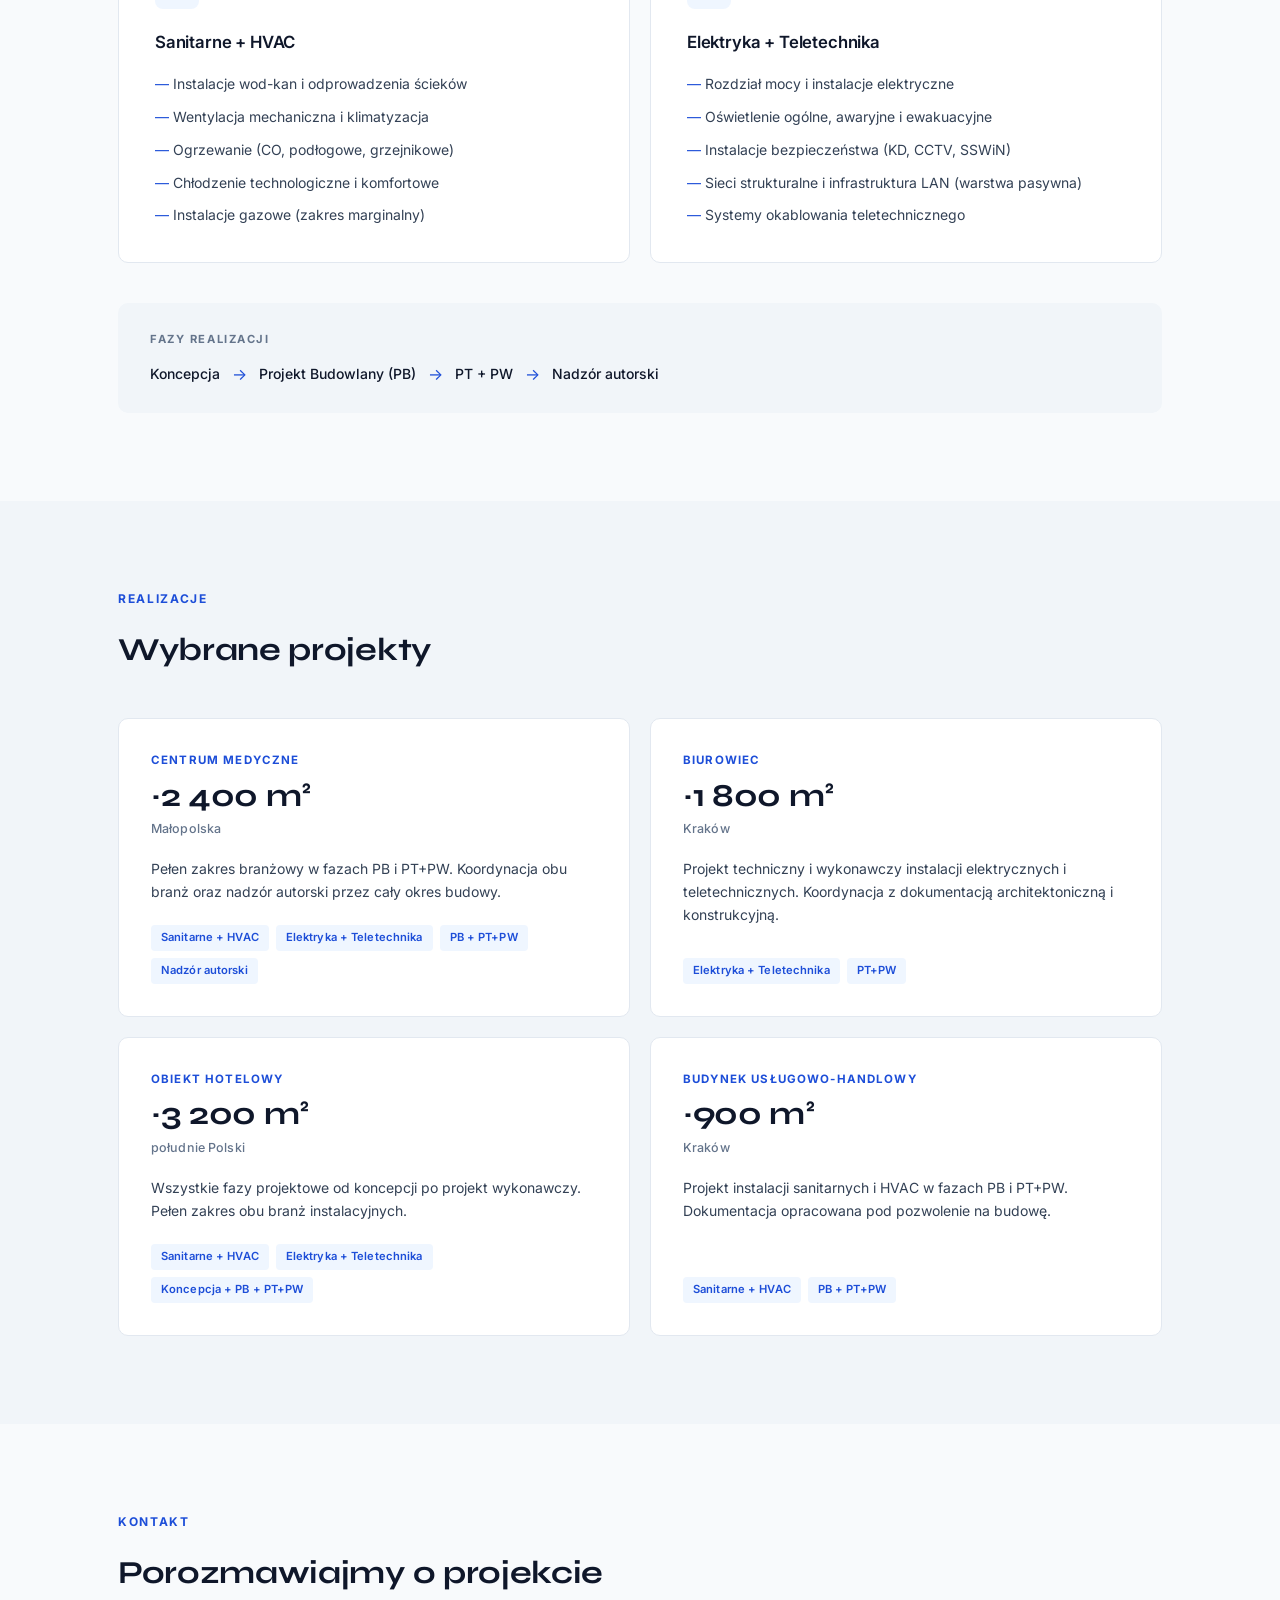
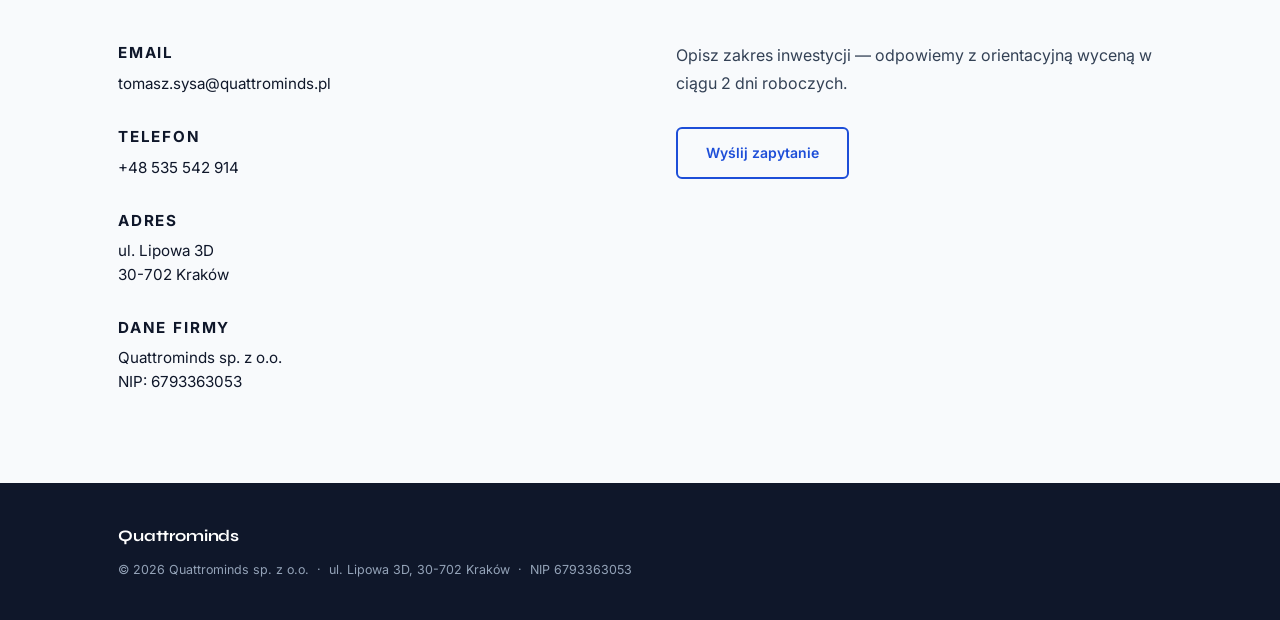
==== commit 9209f2bf: "Poprawki wizualne: font Syne odchudzony, tła sekcji złagodzone, biały kwadrat w stopce usunięty - Sy" ====
--- a/index.html
+++ b/index.html
@@ -222,10 +222,7 @@
   <!-- FOOTER -->
   <footer>
     <div class="container footer-inner">
-      <a href="#" class="logo logo--footer">
-        <img src="logo-icon.png" alt="" class="logo-icon logo-icon--footer" aria-hidden="true">
-        <span>Quattrominds</span>
-      </a>
+      <a href="#" class="logo--footer">Quattrominds</a>
       <p>© 2026 Quattrominds sp. z o.o. &nbsp;·&nbsp; ul. Lipowa 3D, 30-702 Kraków &nbsp;·&nbsp; NIP 6793363053</p>
     </div>
   </footer>
--- a/style.css
+++ b/style.css
@@ -16,7 +16,8 @@
   --blue:       #1d4ed8;
   --blue-hover: #1e40af;
   --blue-light: #eff6ff;
-  --gray-100:   #f8fafc;
+  --gray-50:    #f8fafc;
+  --gray-100:   #f1f5f9;
   --gray-200:   #e2e8f0;
   --gray-400:   #94a3b8;
   --gray-500:   #64748b;
@@ -36,7 +37,7 @@
 body {
   font-family: var(--font);
   color: var(--navy);
-  background: var(--white);
+  background: var(--gray-50);
   line-height: 1.6;
   -webkit-font-smoothing: antialiased;
 }
@@ -57,7 +58,7 @@
   position: sticky;
   top: 0;
   z-index: 100;
-  background: rgba(255, 255, 255, 0.96);
+  background: rgba(248, 250, 252, 0.96);
   backdrop-filter: blur(10px);
   border-bottom: 1px solid var(--gray-200);
 }
@@ -85,14 +86,6 @@
   width: auto;
   display: block;
   flex-shrink: 0;
-}
-
-.logo--footer {
-  color: var(--white);
-}
-
-.logo-icon--footer {
-  filter: brightness(0) invert(1);
 }
 
 .nav-links {
@@ -165,9 +158,9 @@
 
 #hero h1 {
   font-size: clamp(2.2rem, 5vw, 3.6rem);
-  font-weight: 800;
-  line-height: 1.12;
-  letter-spacing: -0.03em;
+  font-weight: 700;
+  line-height: 1.15;
+  letter-spacing: -0.01em;
   margin-bottom: 20px;
 }
 
@@ -211,8 +204,8 @@
 /* ---- STATYSTYKI ---- */
 #statystyki {
   padding: 52px 0;
-  background: var(--white);
-  border-bottom: 1px solid var(--gray-200);
+  background: #eef2ff;
+  border-bottom: 1px solid #dde4ff;
 }
 
 .stats-grid {
@@ -229,11 +222,11 @@
 
 .stat-number {
   font-family: var(--font-display);
-  font-size: clamp(1.5rem, 2.8vw, 2.1rem);
-  font-weight: 800;
+  font-size: clamp(1.5rem, 2.8vw, 2rem);
+  font-weight: 700;
   color: var(--navy);
-  letter-spacing: -0.04em;
-  line-height: 1;
+  letter-spacing: -0.01em;
+  line-height: 1.1;
 }
 
 .stat-label {
@@ -260,7 +253,7 @@
   font-size: clamp(1.4rem, 2.8vw, 2rem);
   font-weight: 700;
   line-height: 1.3;
-  letter-spacing: -0.025em;
+  letter-spacing: -0.01em;
 }
 
 .two-col-body p {
@@ -277,13 +270,13 @@
 /* ---- USŁUGI ---- */
 #uslugi {
   padding: 88px 0;
-  background: var(--white);
+  background: var(--gray-50);
 }
 
 .section-title {
   font-size: clamp(1.4rem, 2.8vw, 2rem);
   font-weight: 700;
-  letter-spacing: -0.025em;
+  letter-spacing: -0.01em;
   line-height: 1.25;
   margin-bottom: 48px;
 }
@@ -299,6 +292,7 @@
   border: 1px solid var(--gray-200);
   border-radius: var(--radius);
   padding: 36px;
+  background: var(--white);
   transition: border-color var(--transition), box-shadow var(--transition);
 }
 
@@ -423,11 +417,11 @@
 
 .project-metric {
   font-family: var(--font-display);
-  font-size: clamp(1.7rem, 3.2vw, 2.2rem);
-  font-weight: 800;
+  font-size: clamp(1.6rem, 3vw, 2rem);
+  font-weight: 700;
   color: var(--navy);
-  letter-spacing: -0.04em;
-  line-height: 1;
+  letter-spacing: -0.01em;
+  line-height: 1.1;
   margin-bottom: 6px;
 }
 
@@ -466,7 +460,7 @@
 /* ---- KONTAKT ---- */
 #kontakt {
   padding: 88px 0;
-  background: var(--white);
+  background: var(--gray-50);
 }
 
 .contact-grid {
@@ -522,6 +516,15 @@
   gap: 12px;
 }
 
+.logo--footer {
+  font-family: var(--font-display);
+  font-size: 1rem;
+  font-weight: 700;
+  color: var(--white);
+  text-decoration: none;
+  letter-spacing: -0.01em;
+}
+
 footer p {
   font-size: 0.78rem;
   color: var(--gray-400);
@@ -540,7 +543,7 @@
     top: 64px;
     left: 0;
     right: 0;
-    background: rgba(255, 255, 255, 0.98);
+    background: rgba(248, 250, 252, 0.98);
     backdrop-filter: blur(10px);
     border-bottom: 1px solid var(--gray-200);
     flex-direction: column;
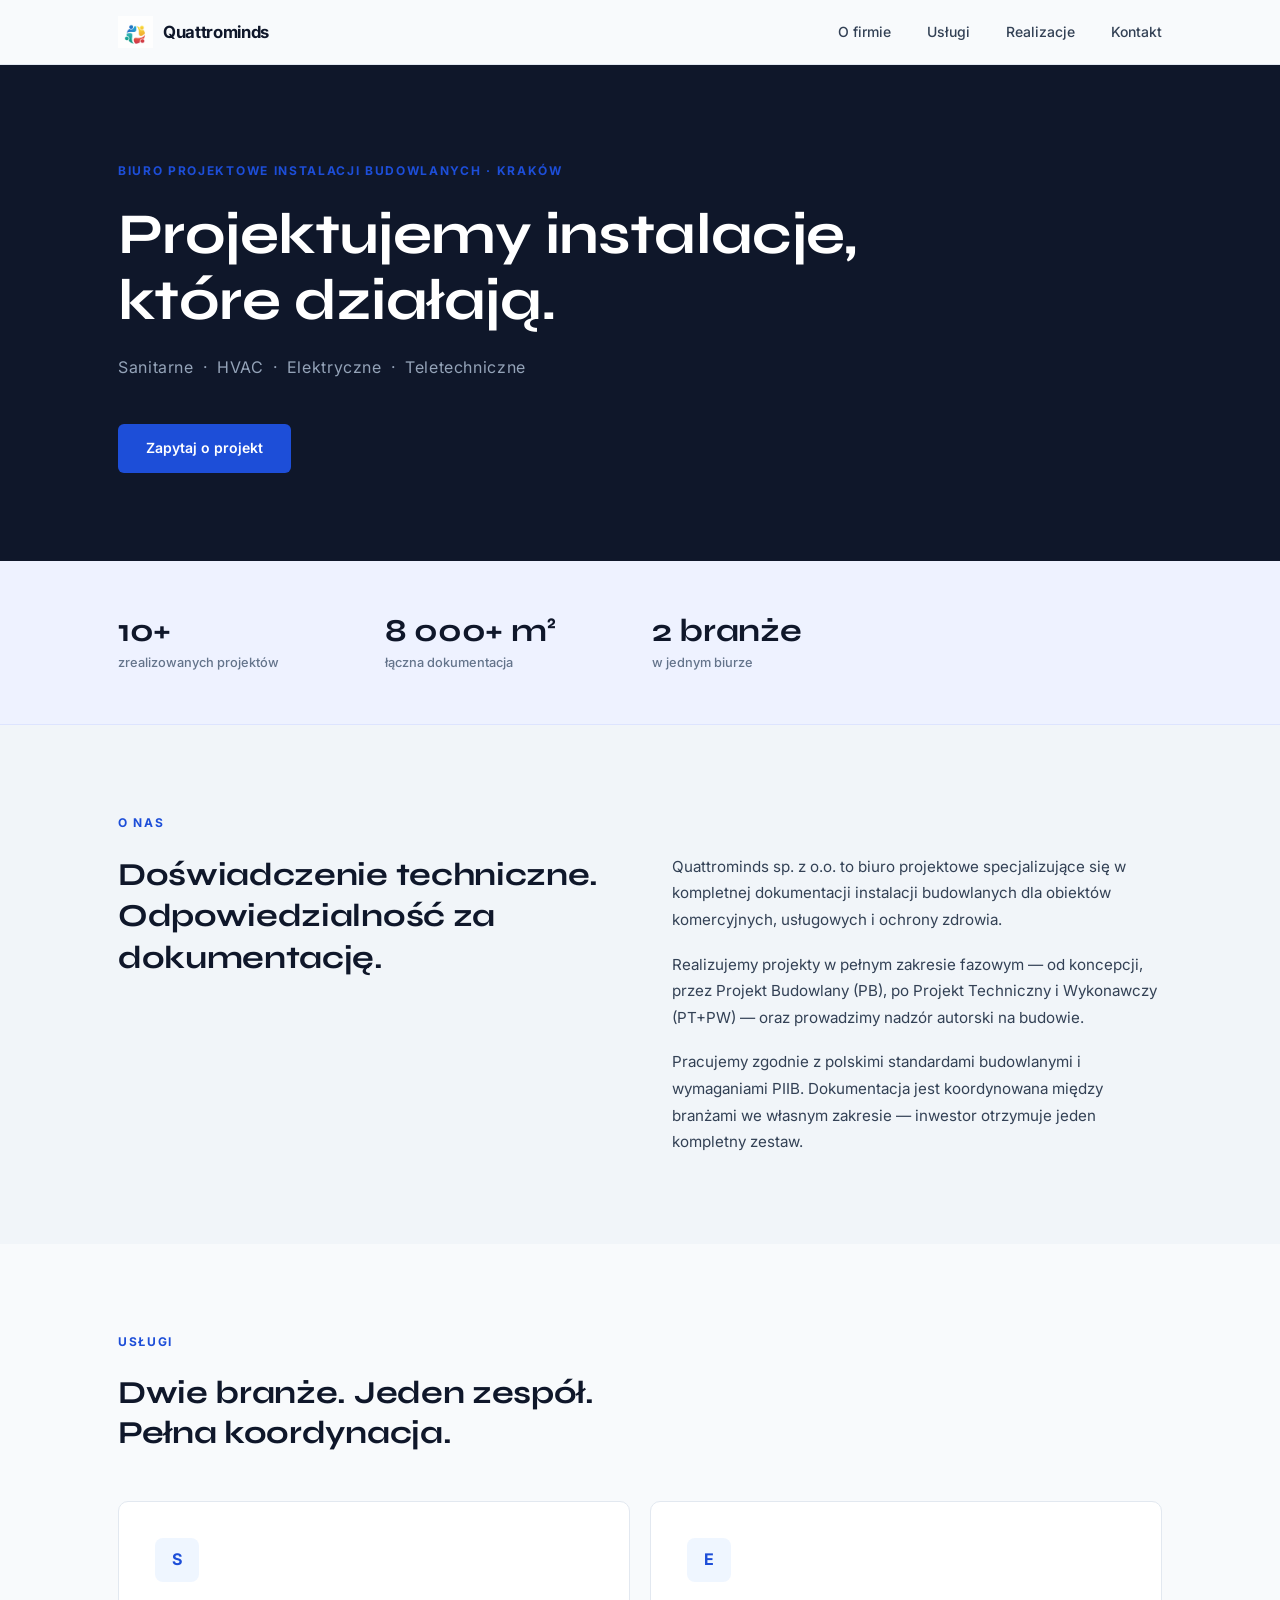
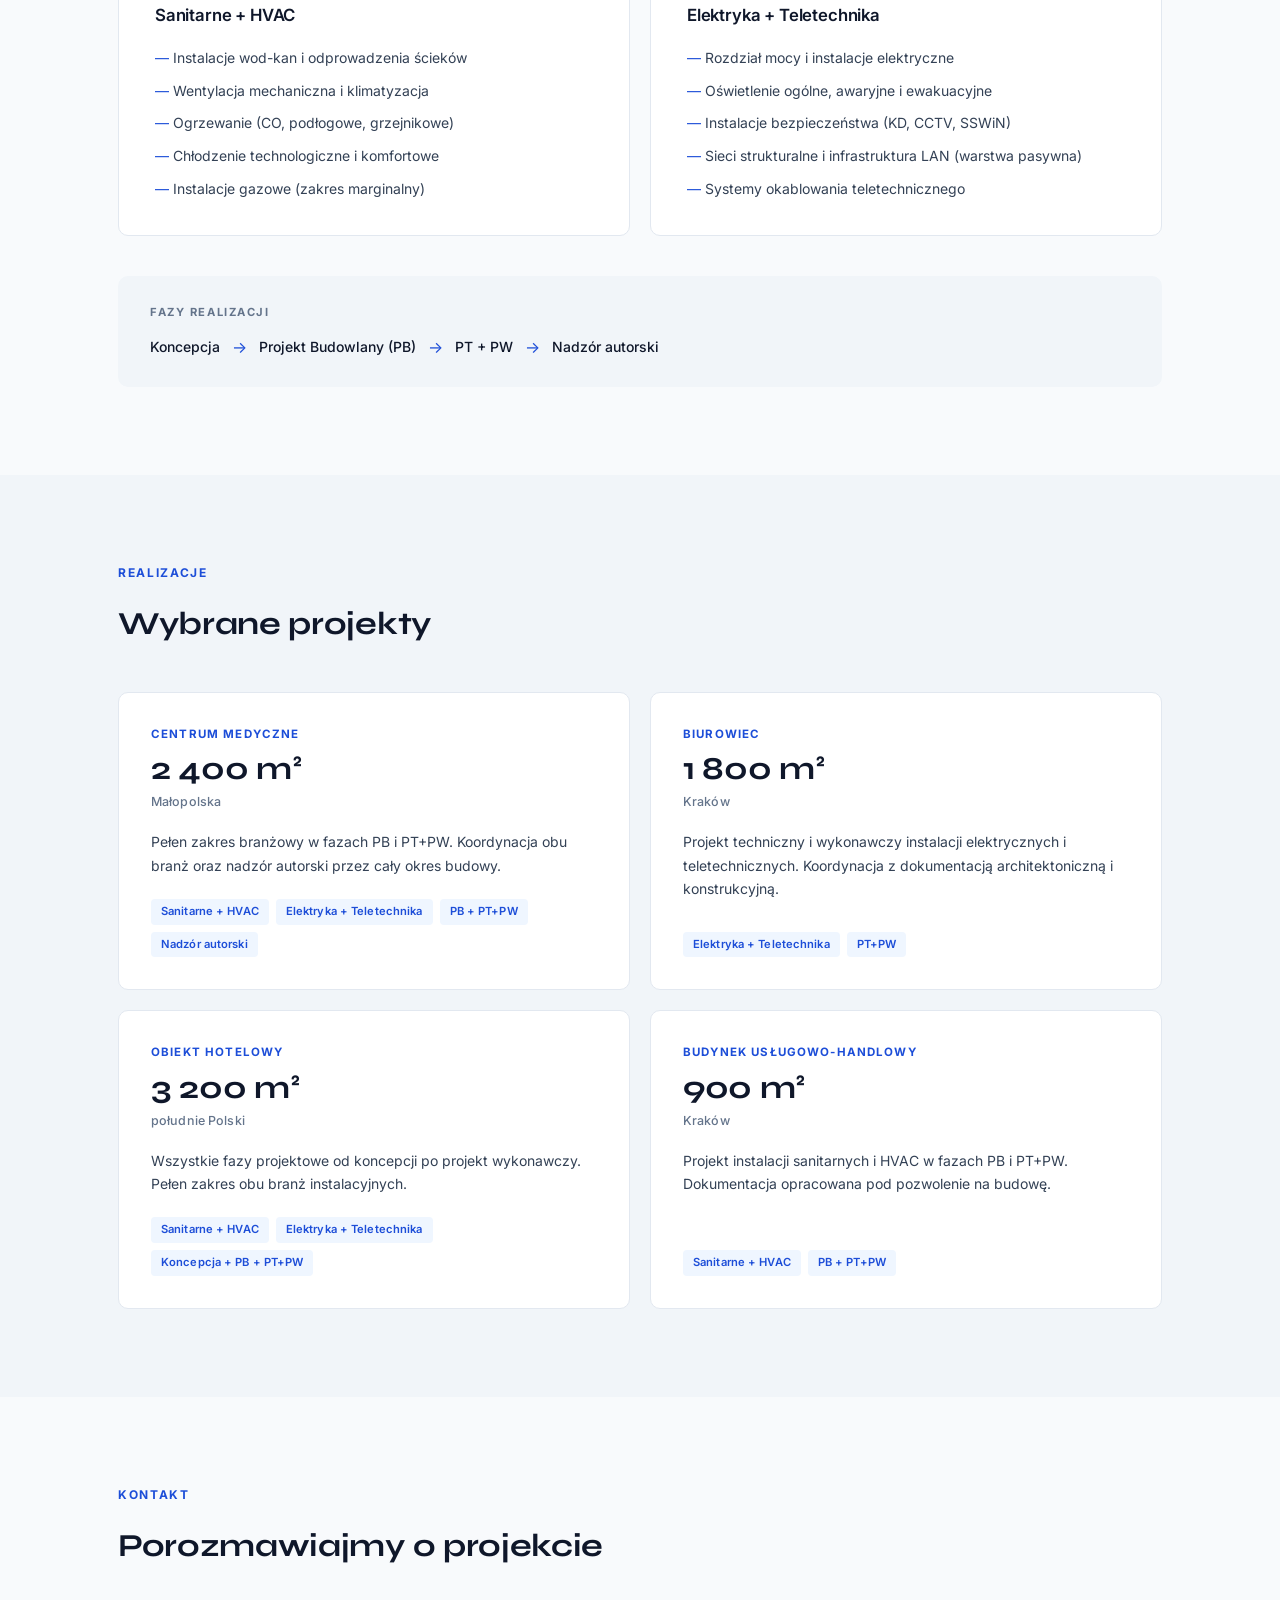
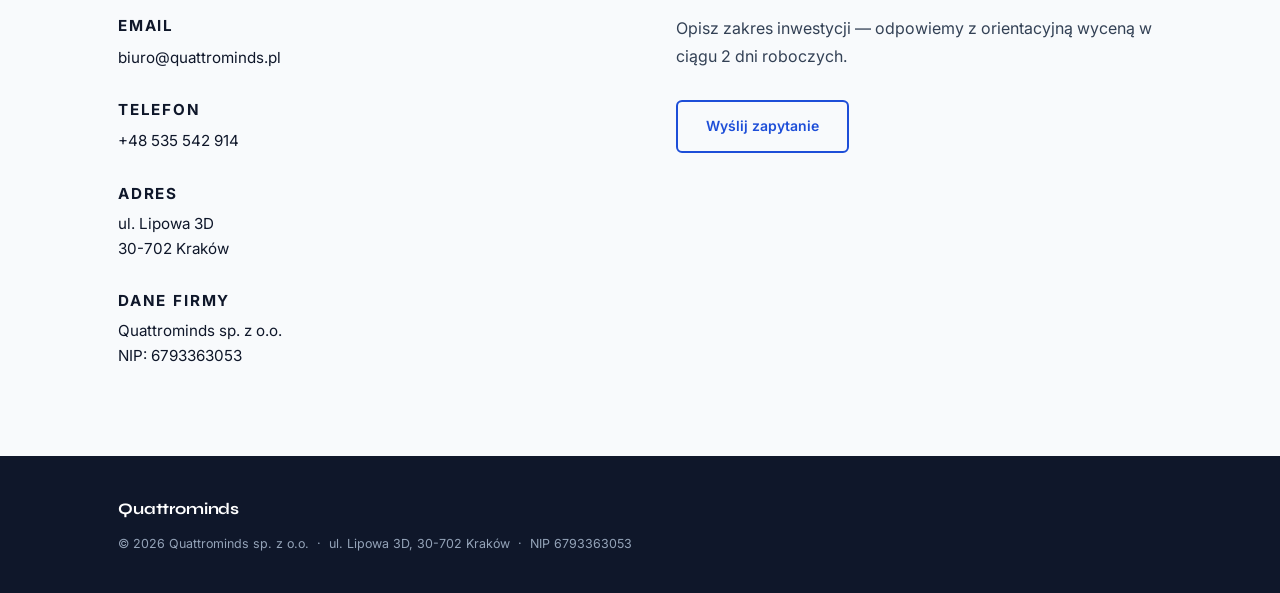
==== commit e411c3dc: "Korekty treści: opis firmy, email, statystyki, metryki projektów Co-Authored-By: Claude Sonnet 4.6 <" ====
--- a/index.html
+++ b/index.html
@@ -60,10 +60,6 @@
           <span class="stat-number">2 branże</span>
           <span class="stat-label">w jednym biurze</span>
         </div>
-        <div class="stat-item">
-          <span class="stat-number">PIIB</span>
-          <span class="stat-label">uprawnienia projektowe</span>
-        </div>
       </div>
     </div>
   </section>
@@ -77,7 +73,7 @@
           <h2>Doświadczenie techniczne.<br>Odpowiedzialność za dokumentację.</h2>
         </div>
         <div class="two-col-body">
-          <p>Quattrominds sp. z o.o. to krakowskie biuro projektowe specjalizujące się w kompletnej dokumentacji instalacji budowlanych dla obiektów komercyjnych, usługowych i ochrony zdrowia.</p>
+          <p>Quattrominds sp. z o.o. to biuro projektowe specjalizujące się w kompletnej dokumentacji instalacji budowlanych dla obiektów komercyjnych, usługowych i ochrony zdrowia.</p>
           <p>Realizujemy projekty w pełnym zakresie fazowym — od koncepcji, przez Projekt Budowlany (PB), po Projekt Techniczny i Wykonawczy (PT+PW) — oraz prowadzimy nadzór autorski na budowie.</p>
           <p>Pracujemy zgodnie z polskimi standardami budowlanymi i wymaganiami PIIB. Dokumentacja jest koordynowana między branżami we własnym zakresie — inwestor otrzymuje jeden kompletny zestaw.</p>
         </div>
@@ -138,7 +134,7 @@
 
         <div class="project-card">
           <p class="project-type">Centrum medyczne</p>
-          <p class="project-metric">~2 400 m²</p>
+          <p class="project-metric">2 400 m²</p>
           <p class="project-location">Małopolska</p>
           <p class="project-desc">Pełen zakres branżowy w fazach PB i PT+PW. Koordynacja obu branż oraz nadzór autorski przez cały okres budowy.</p>
           <div class="project-tags">
@@ -151,7 +147,7 @@
 
         <div class="project-card">
           <p class="project-type">Biurowiec</p>
-          <p class="project-metric">~1 800 m²</p>
+          <p class="project-metric">1 800 m²</p>
           <p class="project-location">Kraków</p>
           <p class="project-desc">Projekt techniczny i wykonawczy instalacji elektrycznych i teletechnicznych. Koordynacja z dokumentacją architektoniczną i konstrukcyjną.</p>
           <div class="project-tags">
@@ -162,7 +158,7 @@
 
         <div class="project-card">
           <p class="project-type">Obiekt hotelowy</p>
-          <p class="project-metric">~3 200 m²</p>
+          <p class="project-metric">3 200 m²</p>
           <p class="project-location">południe Polski</p>
           <p class="project-desc">Wszystkie fazy projektowe od koncepcji po projekt wykonawczy. Pełen zakres obu branż instalacyjnych.</p>
           <div class="project-tags">
@@ -174,7 +170,7 @@
 
         <div class="project-card">
           <p class="project-type">Budynek usługowo-handlowy</p>
-          <p class="project-metric">~900 m²</p>
+          <p class="project-metric">900 m²</p>
           <p class="project-location">Kraków</p>
           <p class="project-desc">Projekt instalacji sanitarnych i HVAC w fazach PB i PT+PW. Dokumentacja opracowana pod pozwolenie na budowę.</p>
           <div class="project-tags">
@@ -196,7 +192,7 @@
         <div class="contact-info">
           <div class="contact-item">
             <p class="contact-label">Email</p>
-            <a href="mailto:tomasz.sysa@quattrominds.pl">tomasz.sysa@quattrominds.pl</a>
+            <a href="mailto:biuro@quattrominds.pl">biuro@quattrominds.pl</a>
           </div>
           <div class="contact-item">
             <p class="contact-label">Telefon</p>
@@ -213,7 +209,7 @@
         </div>
         <div class="contact-cta">
           <p>Opisz zakres inwestycji — odpowiemy z orientacyjną wyceną w ciągu 2 dni roboczych.</p>
-          <a href="mailto:tomasz.sysa@quattrominds.pl" class="btn btn-outline">Wyślij zapytanie</a>
+          <a href="mailto:biuro@quattrominds.pl" class="btn btn-outline">Wyślij zapytanie</a>
         </div>
       </div>
     </div>
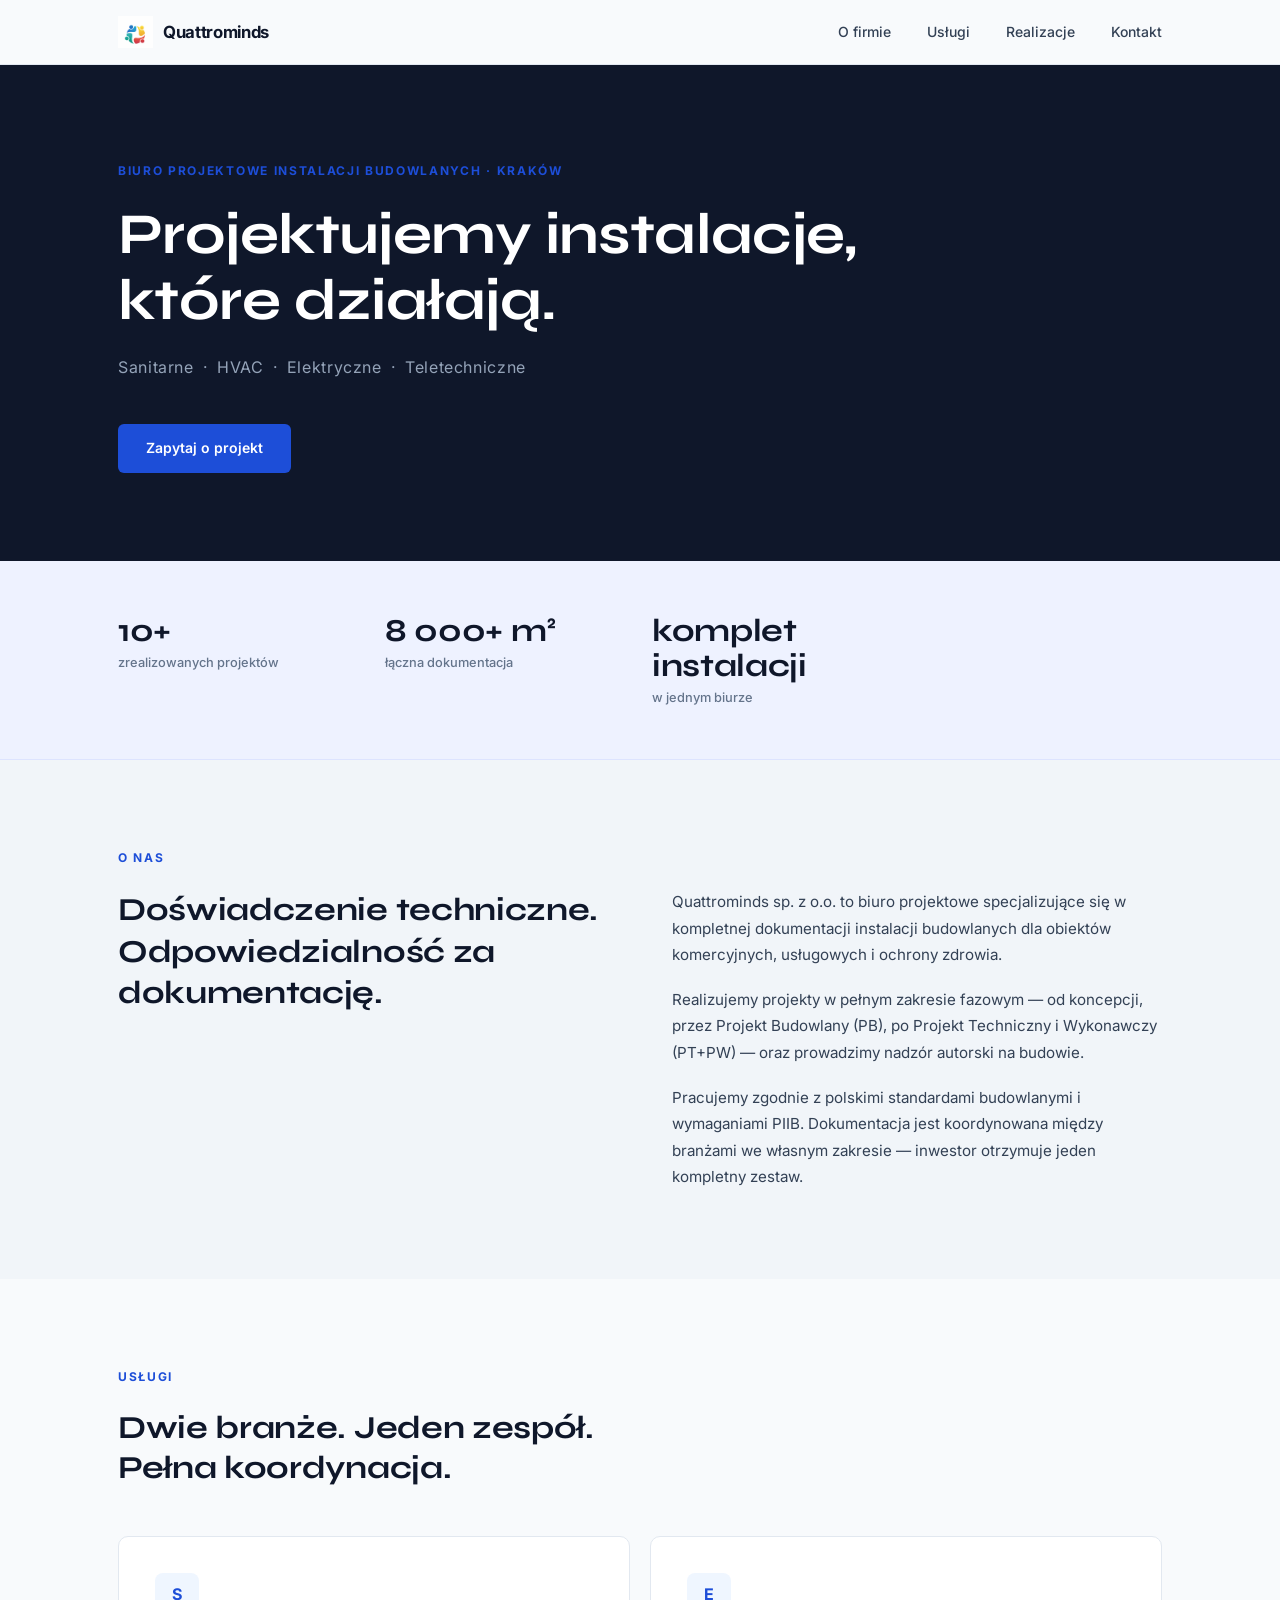
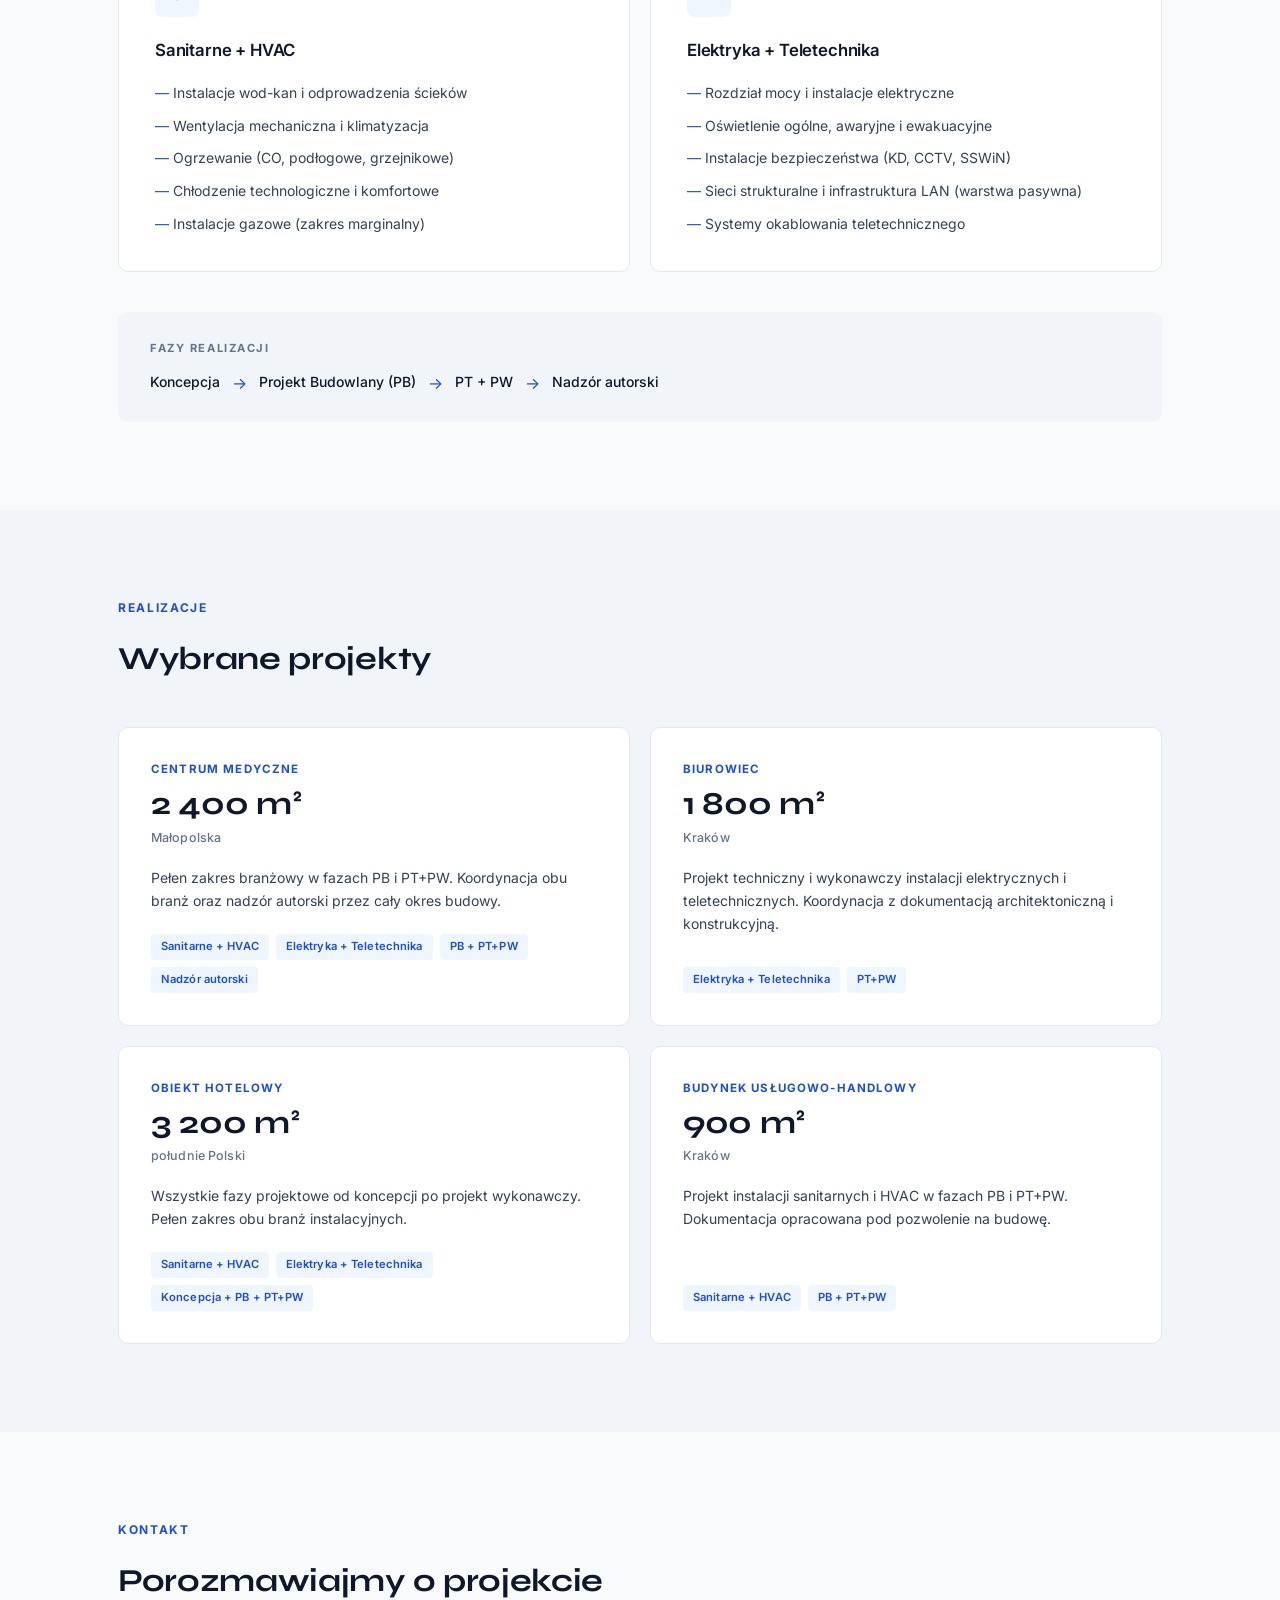
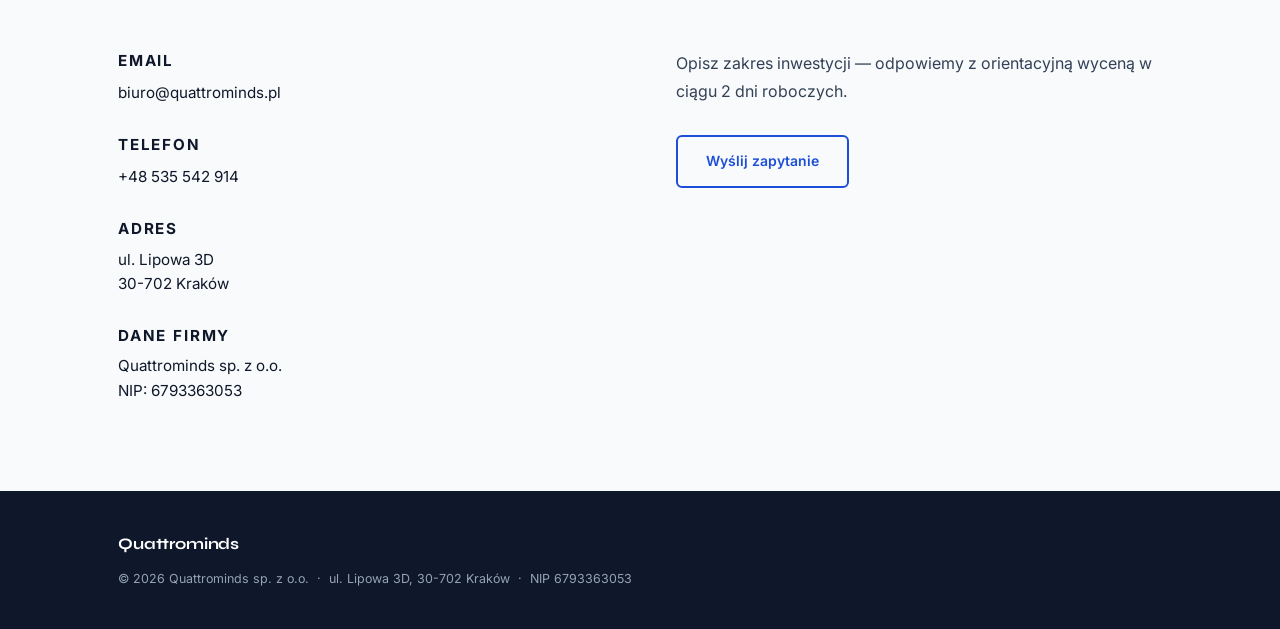
==== commit cd34d538: "Merge: korekta statystyk" ====
--- a/index.html
+++ b/index.html
@@ -57,7 +57,7 @@
           <span class="stat-label">łączna dokumentacja</span>
         </div>
         <div class="stat-item">
-          <span class="stat-number">2 branże</span>
+          <span class="stat-number">komplet instalacji</span>
           <span class="stat-label">w jednym biurze</span>
         </div>
       </div>
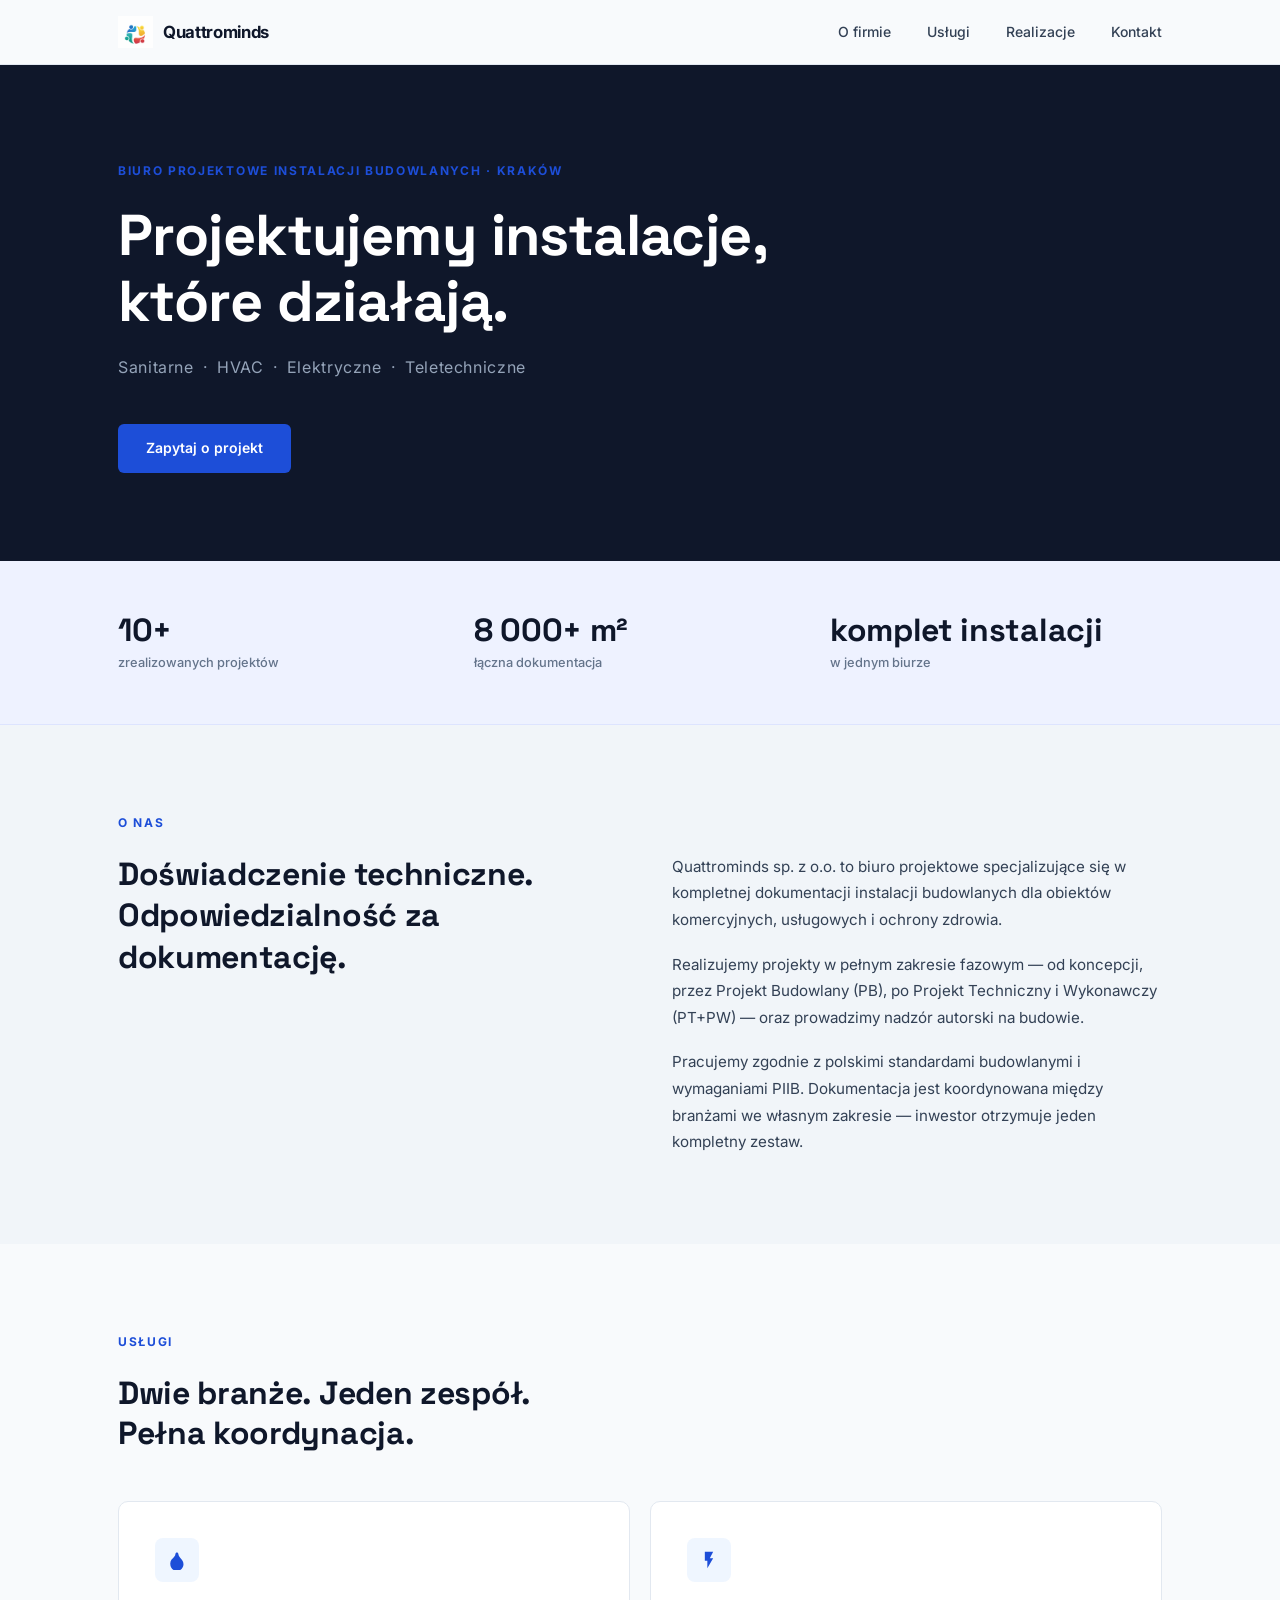
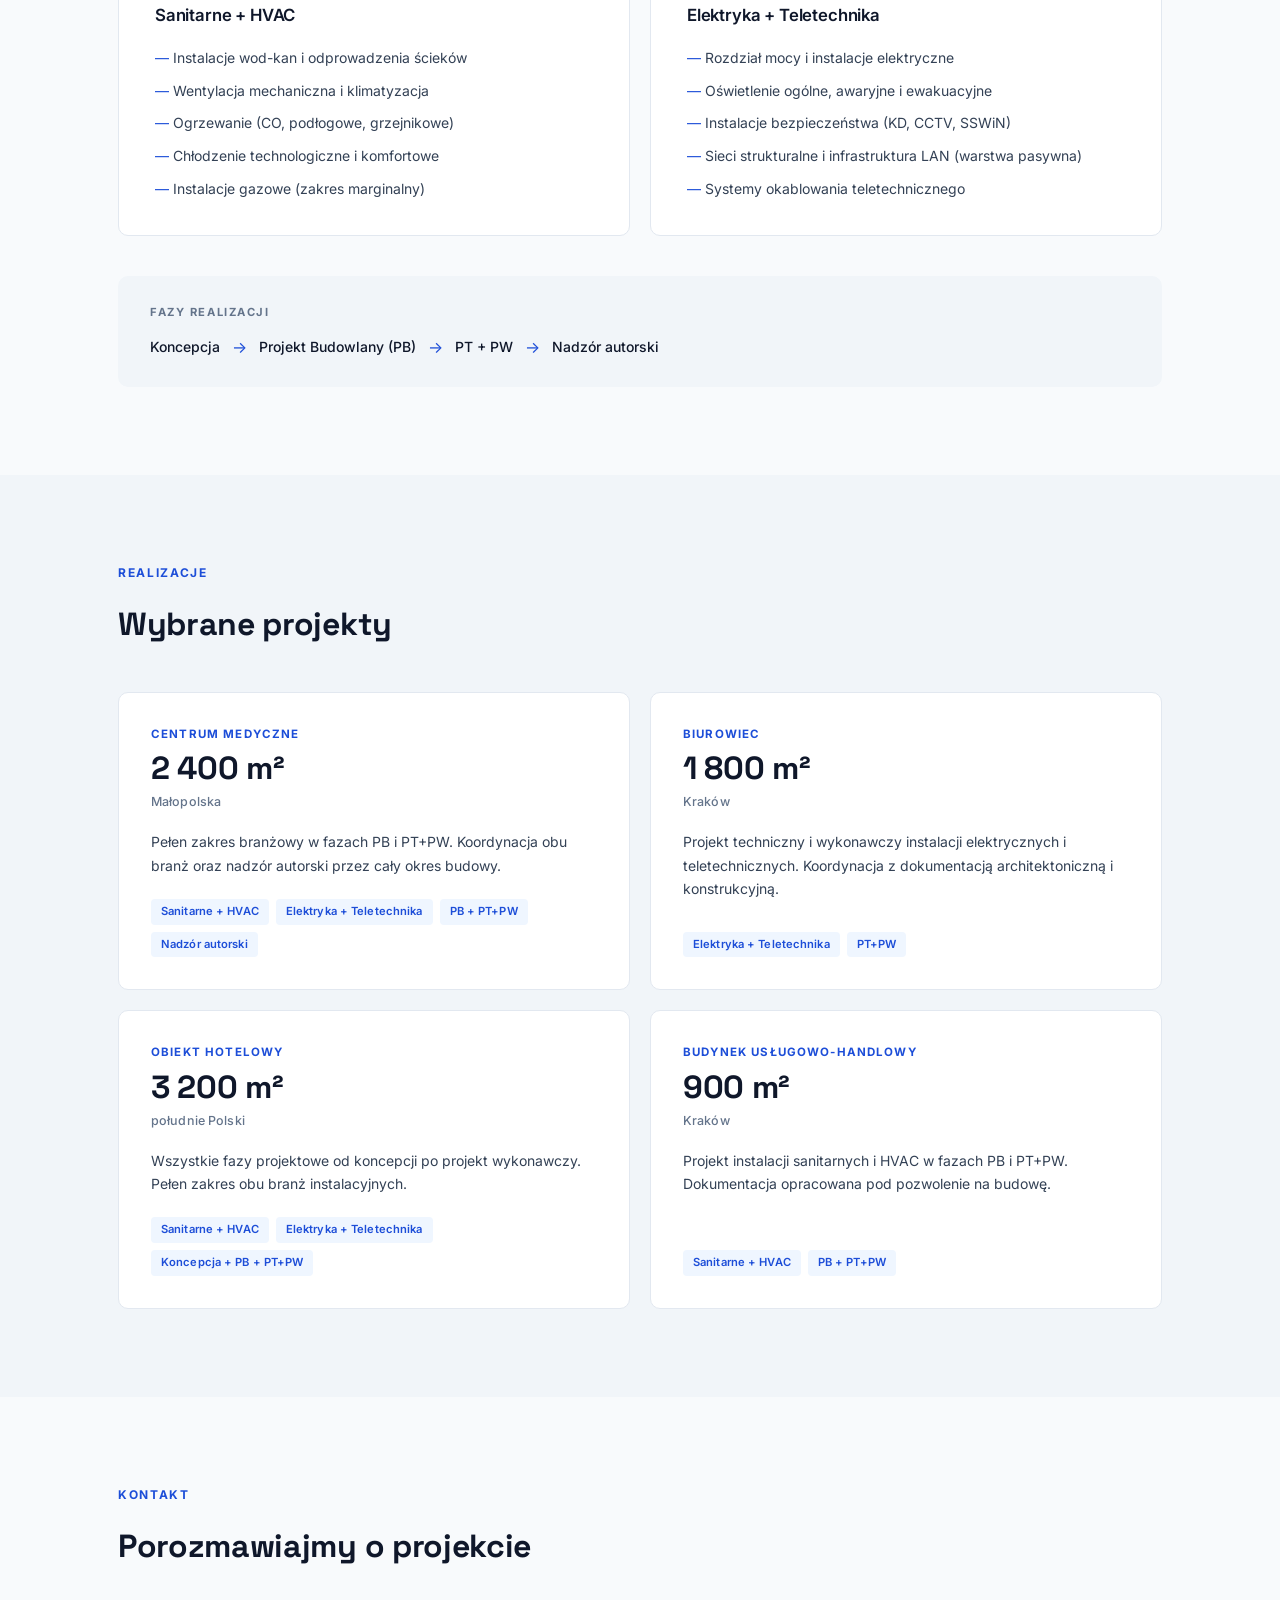
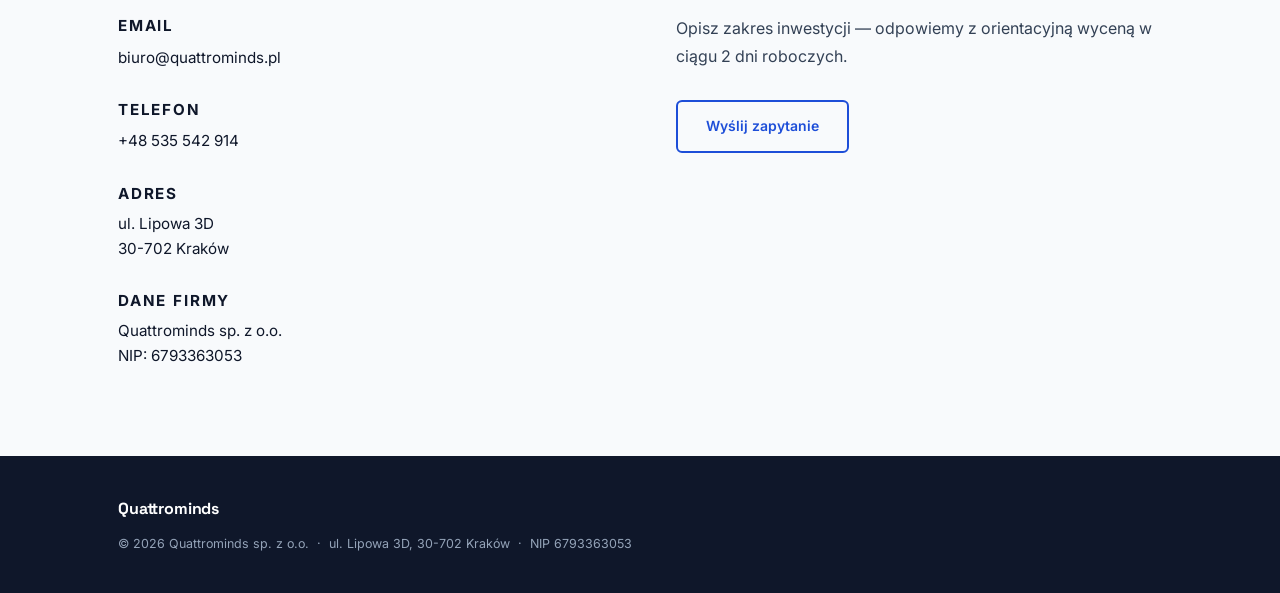
==== commit 3cac18dd: "Merge: font Space Grotesk, poprawki wizualne" ====
--- a/index.html
+++ b/index.html
@@ -7,7 +7,7 @@
   <meta name="description" content="Quattrominds sp. z o.o. – biuro projektowe specjalizujące się w projektowaniu instalacji budowlanych: sanitarnych, HVAC, elektrycznych i teletechnicznych. Kraków.">
   <link rel="preconnect" href="https://fonts.googleapis.com">
   <link rel="preconnect" href="https://fonts.gstatic.com" crossorigin>
-  <link href="https://fonts.googleapis.com/css2?family=Inter:wght@300;400;500;600;700&family=Syne:wght@700;800&display=swap" rel="stylesheet">
+  <link href="https://fonts.googleapis.com/css2?family=Inter:wght@300;400;500;600;700&family=Space+Grotesk:wght@600;700&display=swap" rel="stylesheet">
   <link rel="stylesheet" href="style.css">
 </head>
 <body>
@@ -88,7 +88,7 @@
       <h2 class="section-title">Dwie branże. Jeden zespół.<br>Pełna koordynacja.</h2>
       <div class="services-grid">
         <div class="service-card">
-          <div class="service-icon">S</div>
+          <div class="service-icon"><svg width="20" height="20" viewBox="0 0 24 24" fill="currentColor" aria-hidden="true"><path d="M12 2c-1.1 0-2 .9-2 2 0 2.55-2.92 5.4-5 7.28A9 9 0 0 0 3 18c0 4.97 4.03 9 9 9s9-4.03 9-9a9 9 0 0 0-2-5.72C16.92 9.4 14 6.55 14 4c0-1.1-.9-2-2-2z" transform="scale(0.88) translate(1.5,1.5)"/></svg></div>
           <h3>Sanitarne + HVAC</h3>
           <ul>
             <li>Instalacje wod-kan i odprowadzenia ścieków</li>
@@ -99,7 +99,7 @@
           </ul>
         </div>
         <div class="service-card">
-          <div class="service-icon">E</div>
+          <div class="service-icon"><svg width="20" height="20" viewBox="0 0 24 24" fill="currentColor" aria-hidden="true"><path d="M7 2v11h3v9l7-12h-4l4-8z"/></svg></div>
           <h3>Elektryka + Teletechnika</h3>
           <ul>
             <li>Rozdział mocy i instalacje elektryczne</li>
--- a/style.css
+++ b/style.css
@@ -24,7 +24,7 @@
   --gray-700:   #334155;
   --white:      #ffffff;
   --font:       'Inter', system-ui, -apple-system, sans-serif;
-  --font-display: 'Syne', system-ui, -apple-system, sans-serif;
+  --font-display: 'Space Grotesk', system-ui, -apple-system, sans-serif;
   --radius:     10px;
   --transition: 0.2s ease;
 }
@@ -210,7 +210,7 @@
 
 .stats-grid {
   display: grid;
-  grid-template-columns: repeat(4, 1fr);
+  grid-template-columns: repeat(3, 1fr);
   gap: 24px;
 }
 
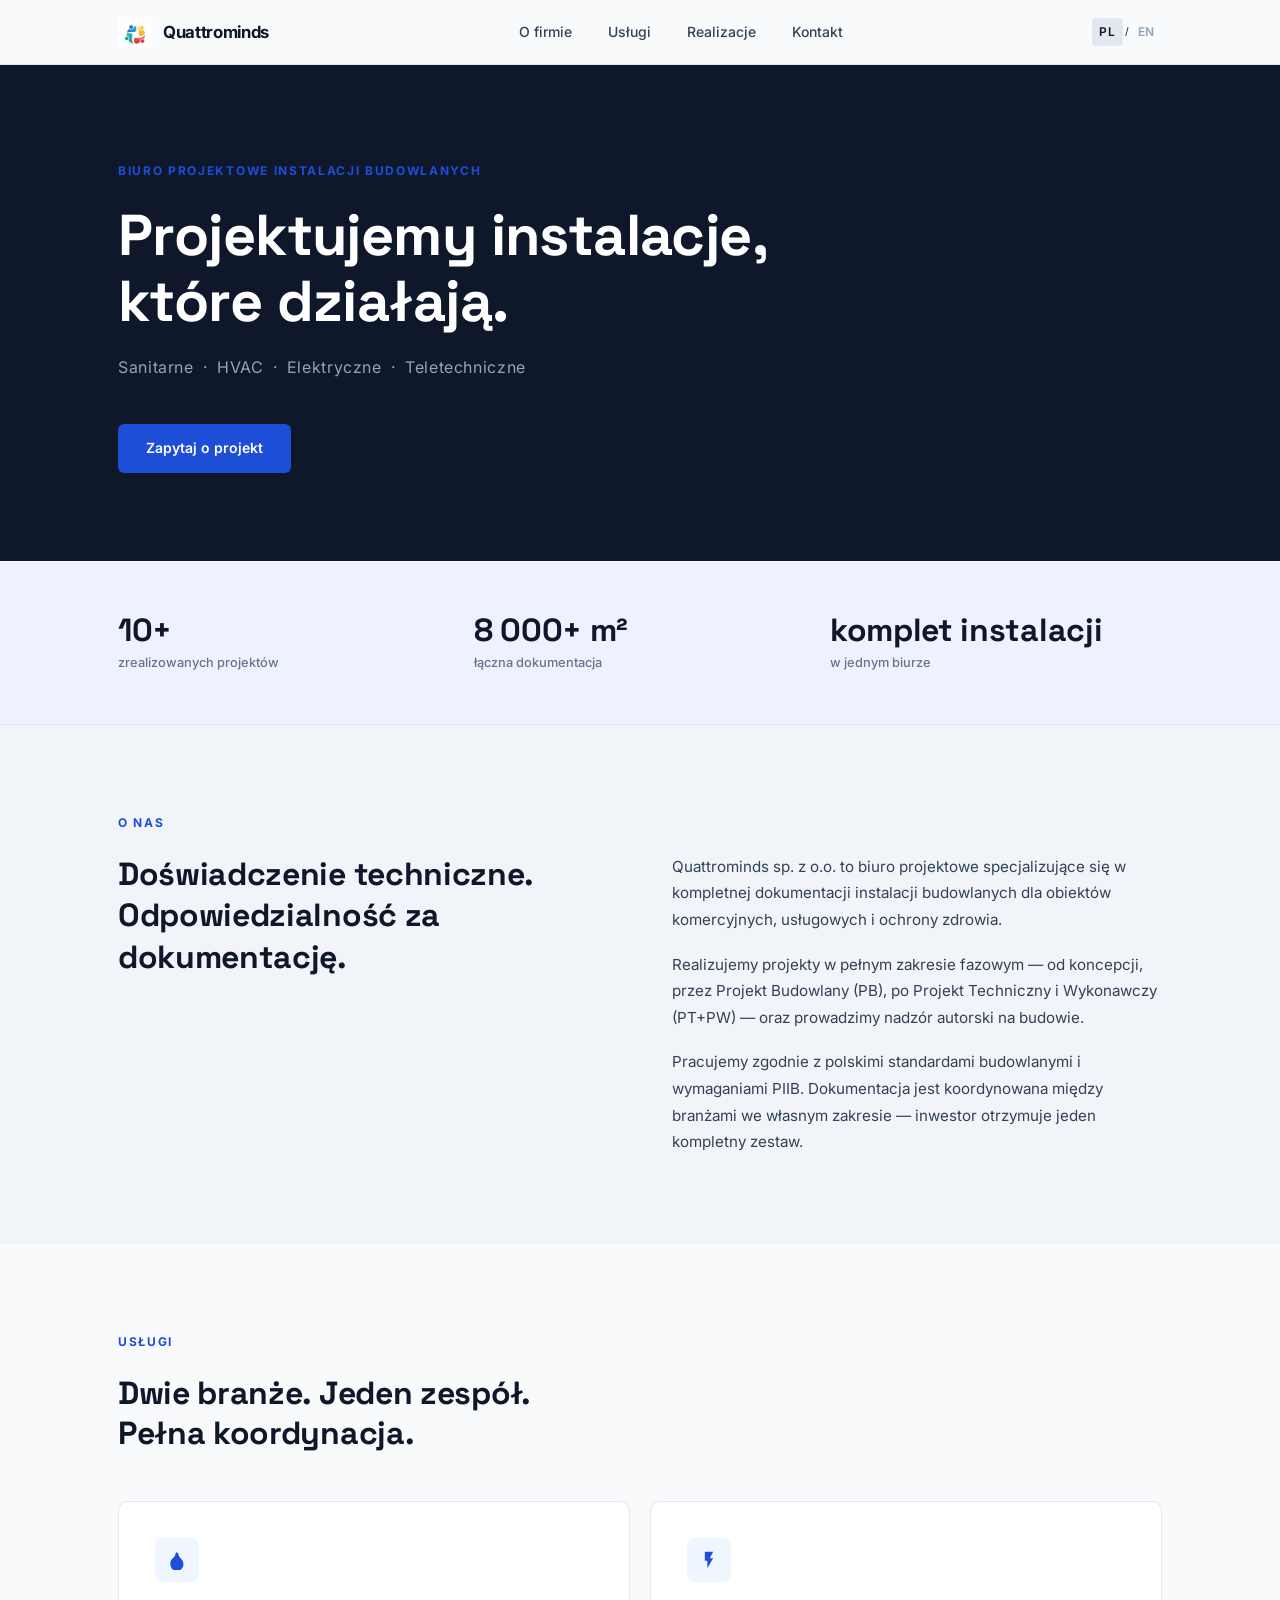
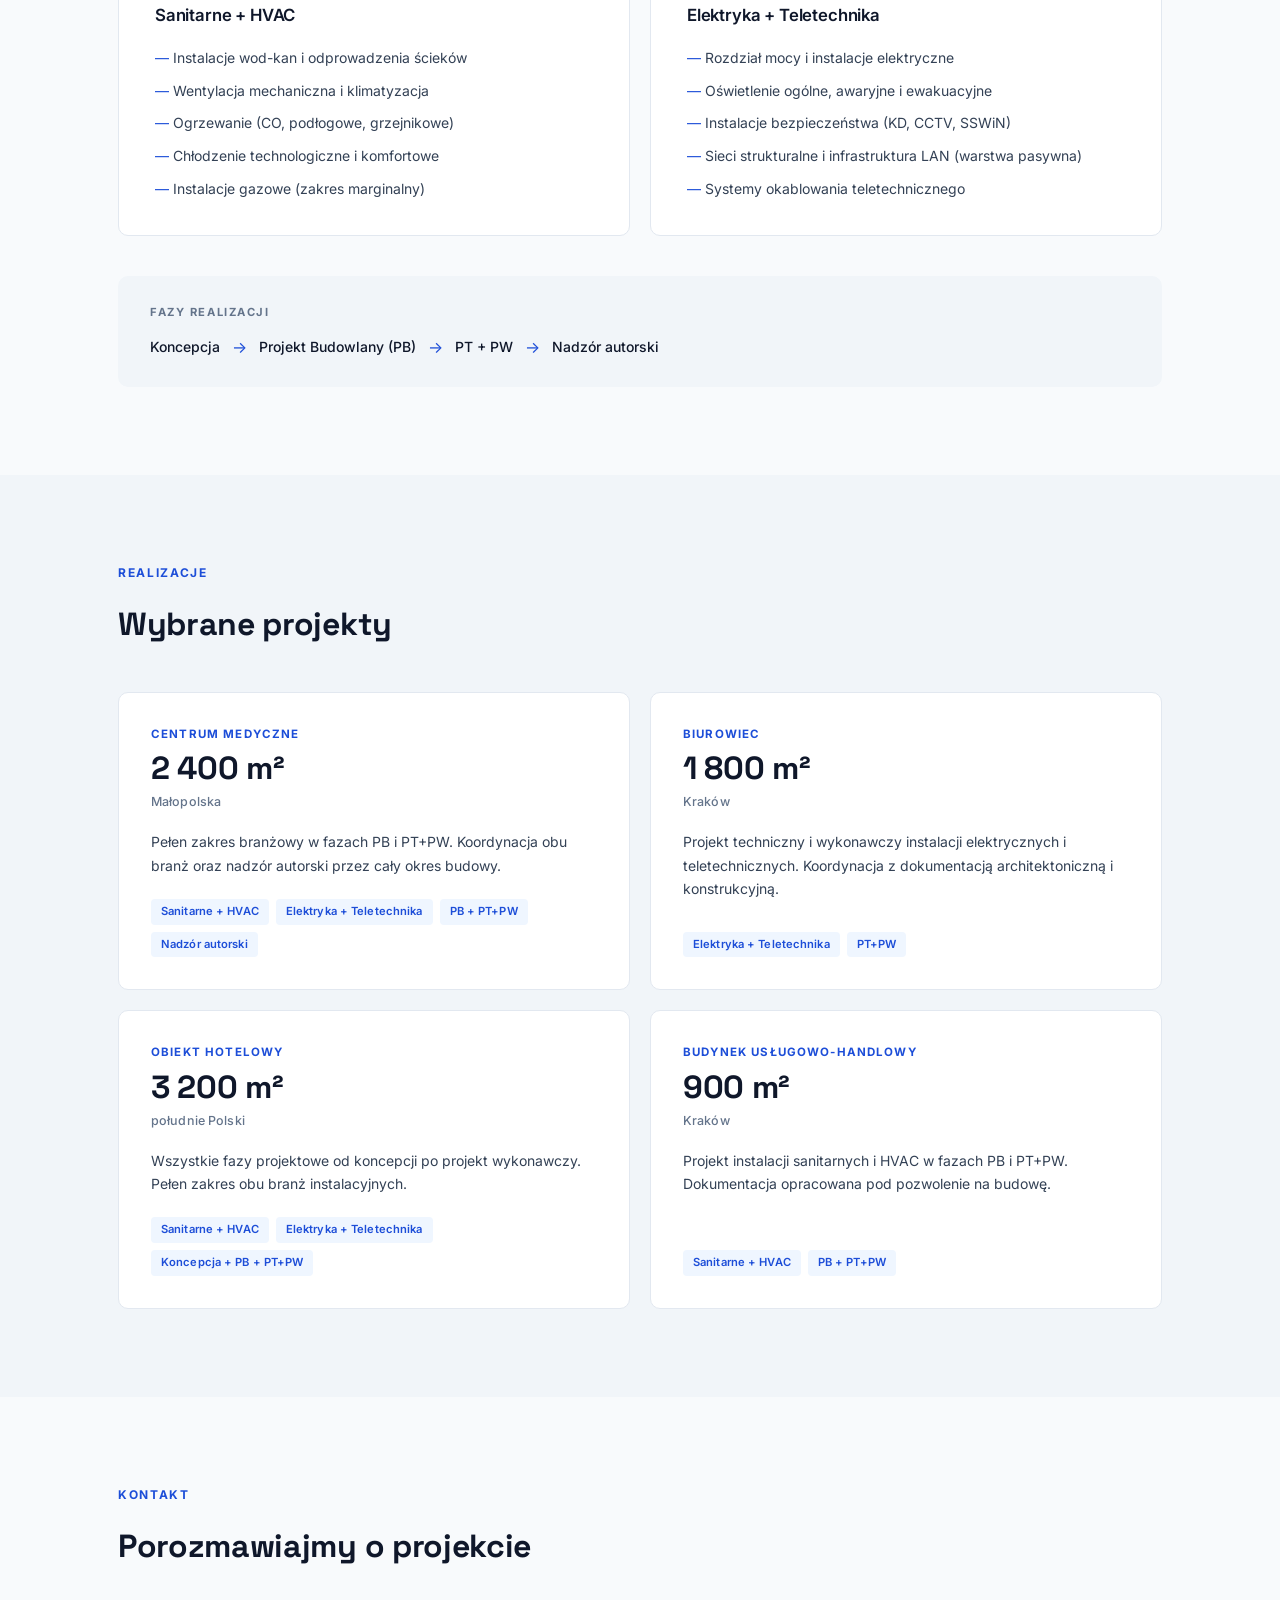
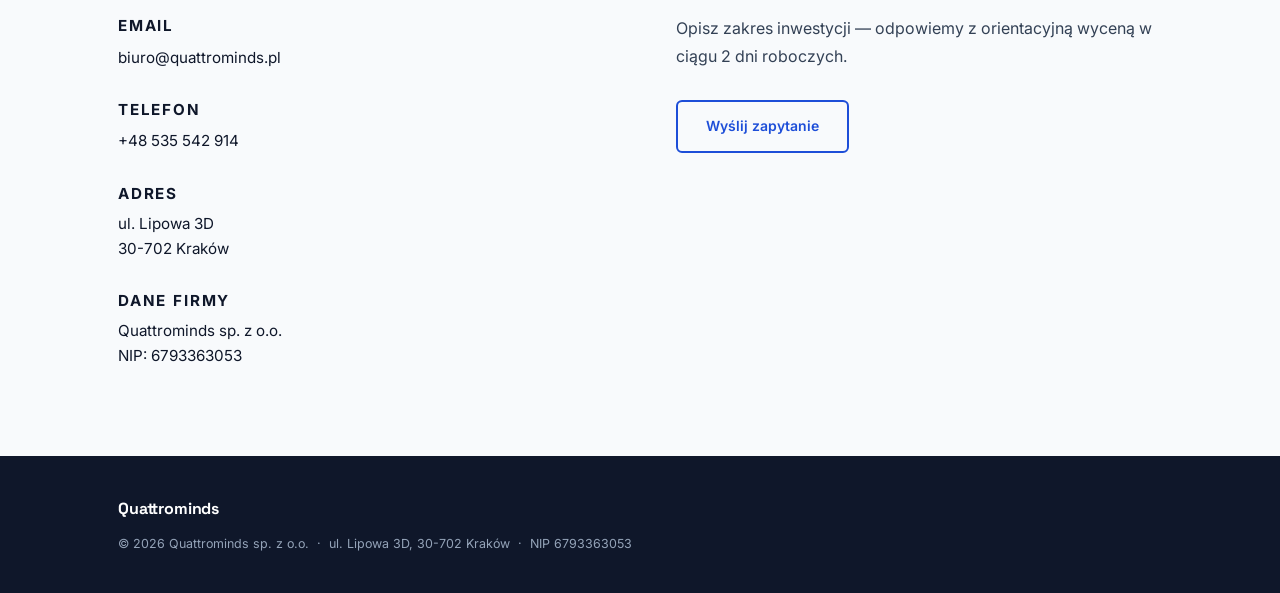
==== commit c8619772: "Merge: wersja EN + switcher językowy" ====
--- a/index.html
+++ b/index.html
@@ -4,11 +4,13 @@
   <meta charset="UTF-8">
   <meta name="viewport" content="width=device-width, initial-scale=1.0">
   <title>Quattrominds – Projektowanie instalacji budowlanych</title>
-  <meta name="description" content="Quattrominds sp. z o.o. – biuro projektowe specjalizujące się w projektowaniu instalacji budowlanych: sanitarnych, HVAC, elektrycznych i teletechnicznych. Kraków.">
+  <meta name="description" content="Quattrominds sp. z o.o. – biuro projektowe specjalizujące się w projektowaniu instalacji budowlanych: sanitarnych, HVAC, elektrycznych i teletechnicznych..">
   <link rel="preconnect" href="https://fonts.googleapis.com">
   <link rel="preconnect" href="https://fonts.gstatic.com" crossorigin>
   <link href="https://fonts.googleapis.com/css2?family=Inter:wght@300;400;500;600;700&family=Space+Grotesk:wght@600;700&display=swap" rel="stylesheet">
   <link rel="stylesheet" href="style.css">
+  <link rel="alternate" hreflang="pl" href="index.html">
+  <link rel="alternate" hreflang="en" href="index-en.html">
 </head>
 <body>
 
@@ -25,6 +27,11 @@
         <li><a href="#realizacje">Realizacje</a></li>
         <li><a href="#kontakt">Kontakt</a></li>
       </ul>
+      <div class="lang-switch">
+        <a href="index.html" class="lang-active">PL</a>
+        <span class="lang-sep">/</span>
+        <a href="index-en.html">EN</a>
+      </div>
       <button class="hamburger" id="hamburger" aria-label="Otwórz menu" aria-expanded="false">
         <span></span>
         <span></span>
@@ -36,7 +43,7 @@
   <!-- HERO -->
   <section id="hero">
     <div class="container">
-      <p class="eyebrow">Biuro projektowe instalacji budowlanych · Kraków</p>
+      <p class="eyebrow">Biuro projektowe instalacji budowlanych</p>
       <h1>Projektujemy instalacje,<br>które działają.</h1>
       <p class="hero-sub">Sanitarne &nbsp;·&nbsp; HVAC &nbsp;·&nbsp; Elektryczne &nbsp;·&nbsp; Teletechniczne</p>
       <a href="#kontakt" class="btn">Zapytaj o projekt</a>
--- a/style.css
+++ b/style.css
@@ -614,3 +614,38 @@
     grid-template-columns: repeat(2, 1fr);
   }
 }
+
+/* ---- PRZEŁĄCZNIK JĘZYKA ---- */
+.lang-switch {
+  display: flex;
+  align-items: center;
+  gap: 2px;
+  flex-shrink: 0;
+}
+
+.lang-switch a {
+  font-size: 0.75rem;
+  font-weight: 600;
+  letter-spacing: 0.06em;
+  color: var(--gray-400);
+  text-decoration: none;
+  padding: 4px 7px;
+  border-radius: 4px;
+  transition: color var(--transition), background var(--transition);
+}
+
+.lang-switch a:hover {
+  color: var(--navy);
+  background: var(--gray-100);
+}
+
+.lang-switch a.lang-active {
+  color: var(--navy);
+  background: var(--gray-200);
+}
+
+.lang-sep {
+  font-size: 0.65rem;
+  color: var(--gray-300);
+  user-select: none;
+}
